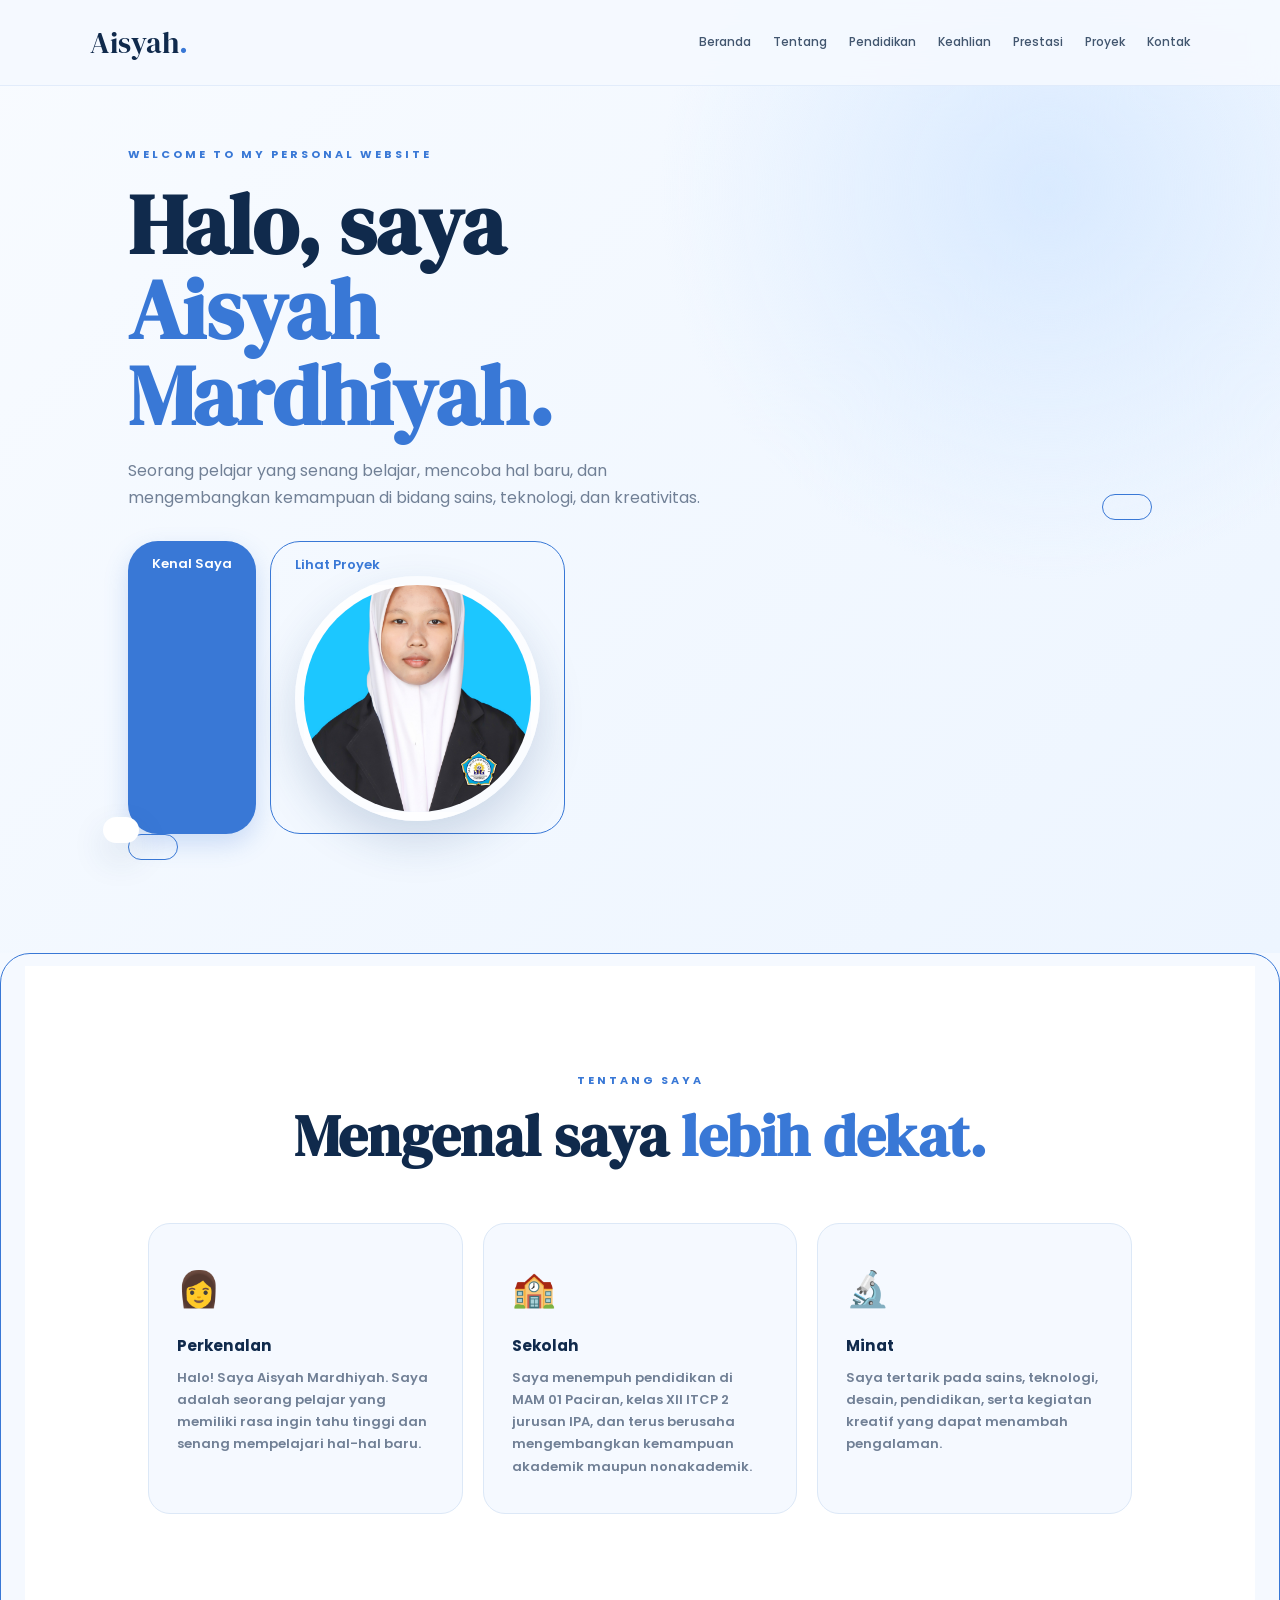
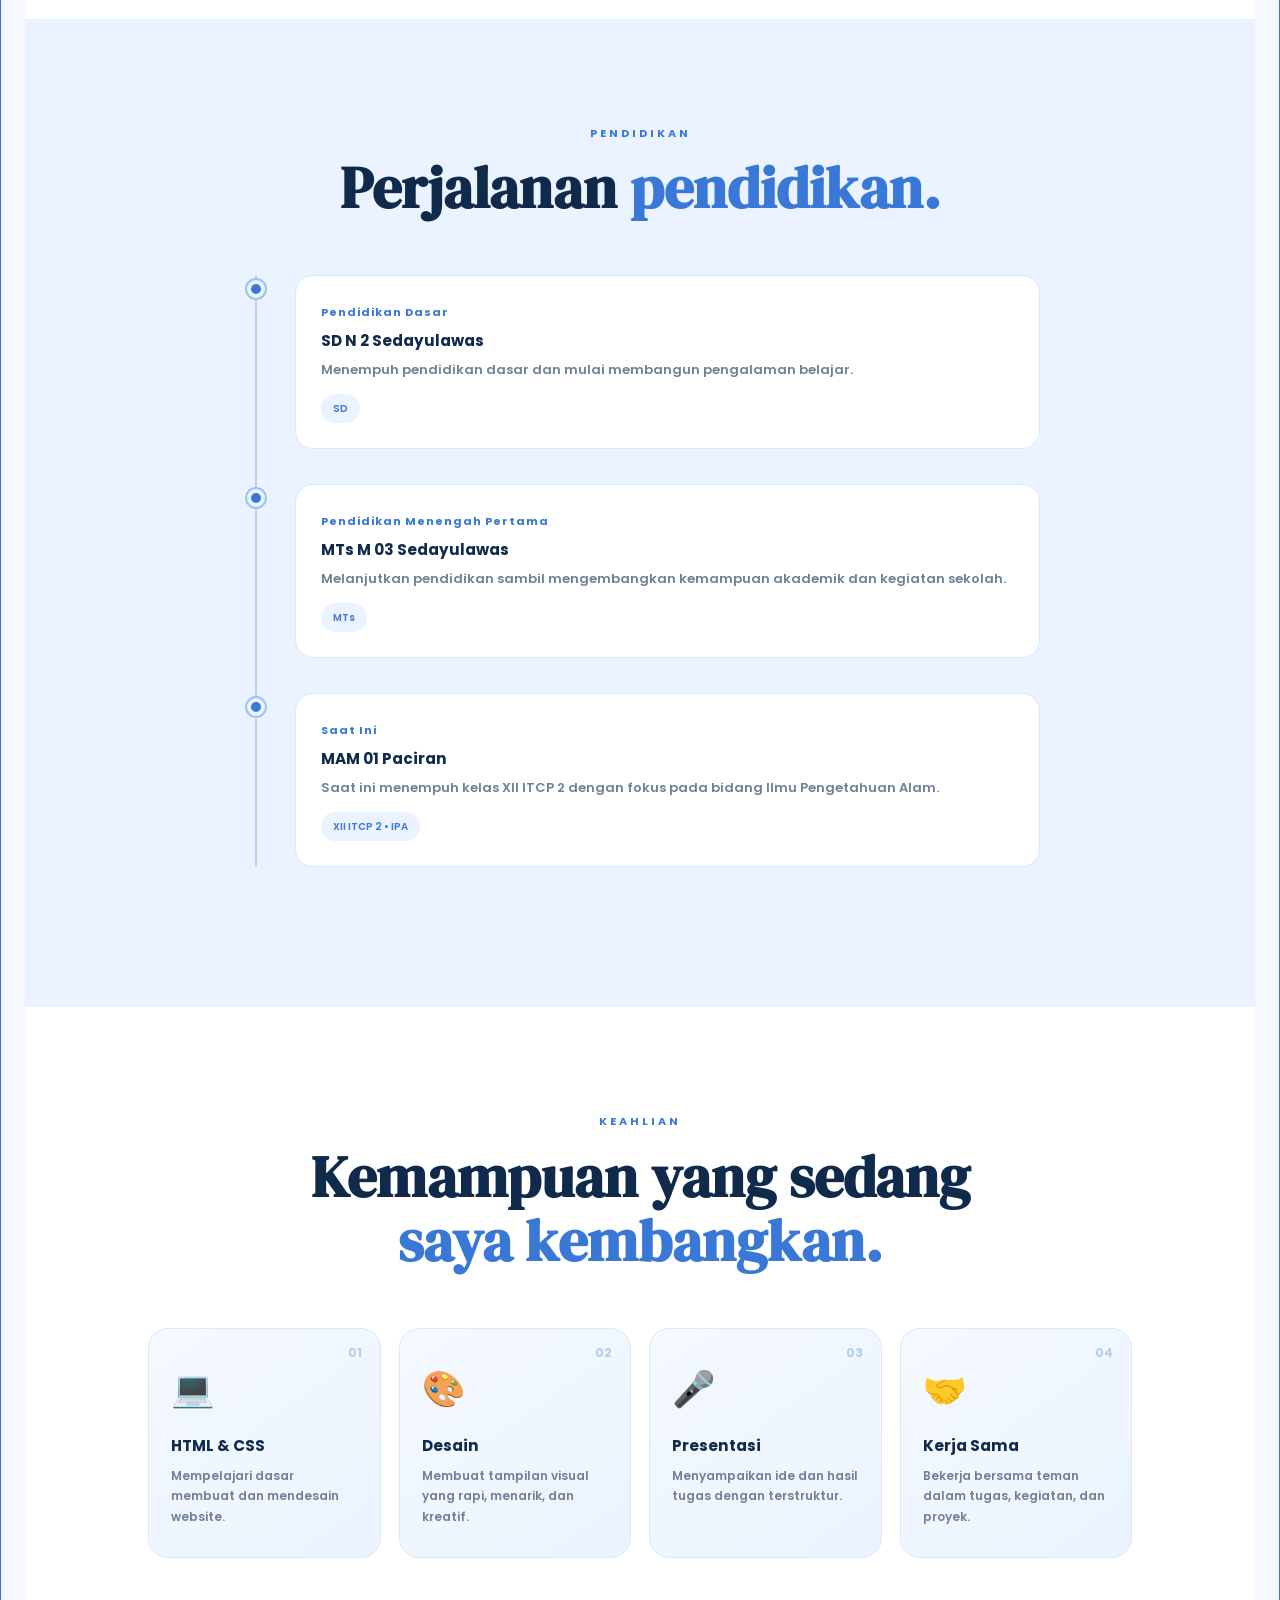
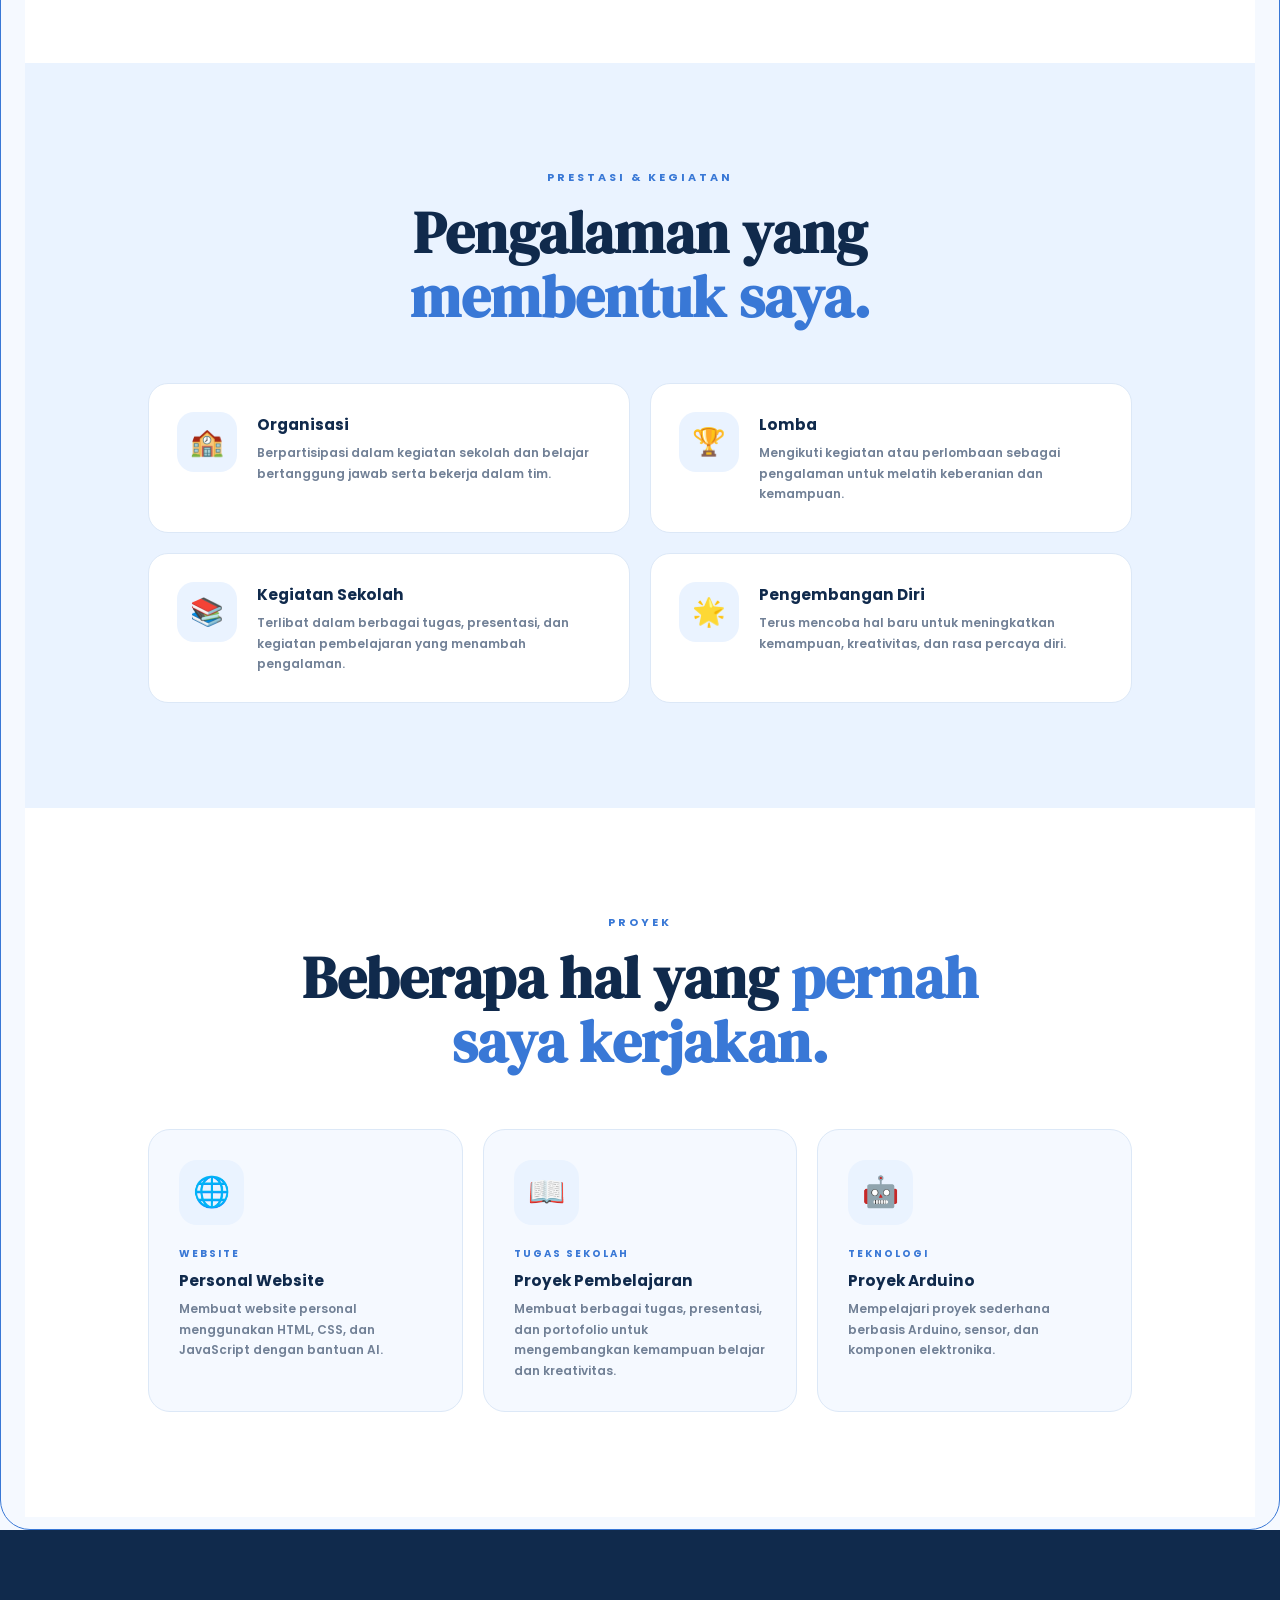
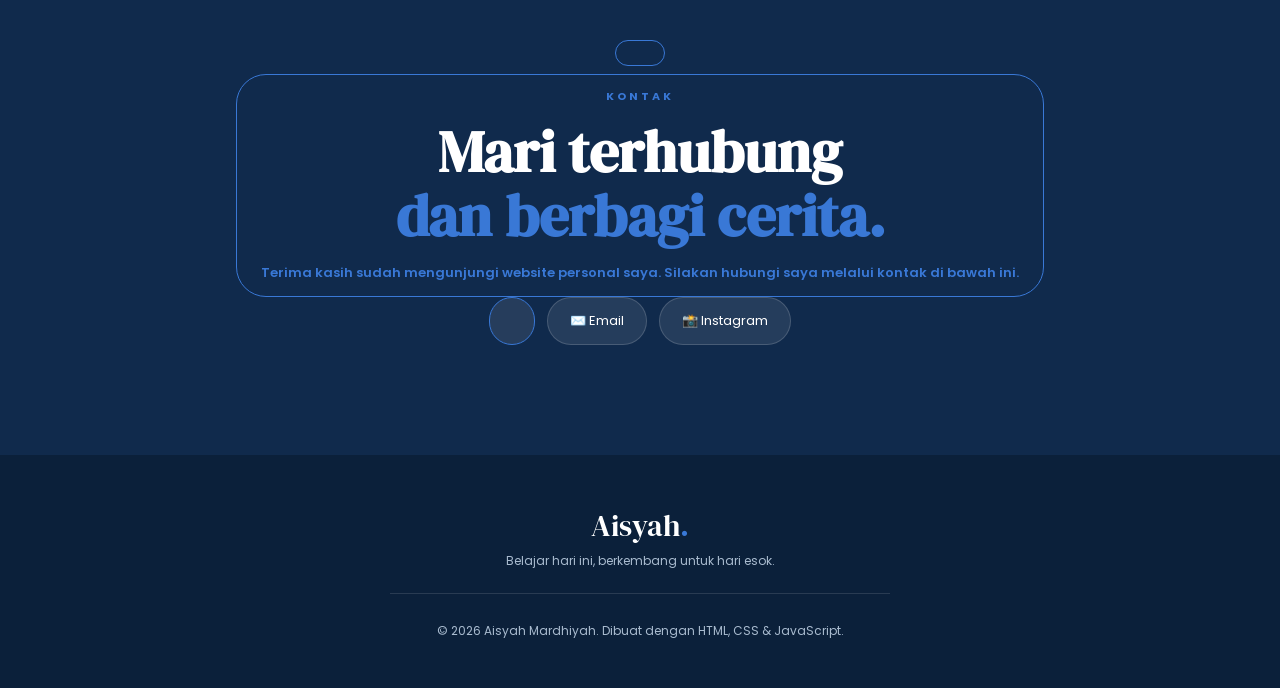
==== index.html @ d5f9fbba "Update index.html" ====
<!DOCTYPE html>
<html lang="id">
<head>
    <meta charset="UTF-8">
    <meta name="viewport" content="width=device-width, initial-scale=1.0">
    <meta name="description" content="Website personal Aisyah Mardhiyah">
    <title>Aisyah Mardhiyah | Personal Website</title>

    <link rel="preconnect" href="https://fonts.googleapis.com">
    <link rel="preconnect" href="https://fonts.gstatic.com" crossorigin>
    <link href="https://fonts.googleapis.com/css2?family=DM+Serif+Display&family=Poppins:wght@300;400;500;600;700&display=swap" rel="stylesheet">

    <link rel="stylesheet" href="style.css">
</head>
<body>

<header class="navbar">
    <a href="#home" class="logo">Aisyah<span>.</span></a>

    <nav id="navMenu">
        <a href="#home">Beranda</a>
        <a href="#about">Tentang</a>
        <a href="#education">Pendidikan</a>
        <a href="#skills">Keahlian</a>
        <a href="#achievements">Prestasi</a>
        <a href="#projects">Proyek</a>
        <a href="#contact">Kontak</a>
    </nav>

    <button class="menu-toggle" id="menuToggle" aria-label="Buka menu">☰</button>
</header>

<main>
    <!-- 1. BERANDA -->
    <section class="hero" id="home">
        <div class="hero-text reveal">
            <p class="eyebrow">WELCOME TO MY PERSONAL WEBSITE</p>
            <h1>Halo, saya<br><span>Aisyah Mardhiyah.</span></h1>
            <p class="hero-description">
                Seorang pelajar yang senang belajar, mencoba hal baru,
                dan mengembangkan kemampuan di bidang sains, teknologi, dan kreativitas.
            </p>

            <div class="hero-buttons">
                <a href="#about" class="btn primary">Kenal Saya
                <a href="#projects" class="btn secondary">Lihat Proyek
            
<div class="profile-photo">
    <img src="foto-profil.jpg" alt="Foto profil Aisyah Mardhiyah">
</div>
               <div class="profile-note">
               
                </div>
            </div>
        </div>
    </section>
    <!-- 2. TENTANG SAYA -->
    <section class="section about" id="about">
        <div class="section-heading reveal">
            <p class="eyebrow">TENTANG SAYA</p>
            <h2>Mengenal saya <span>lebih dekat.</span></h2>
        </div>

        <div class="about-grid">
            <div class="about-box reveal">
                <div class="about-icon">👩</div>
                <h3>Perkenalan</h3>
                <p>
                    Halo! Saya Aisyah Mardhiyah. Saya adalah seorang pelajar
                    yang memiliki rasa ingin tahu tinggi dan senang mempelajari
                    hal-hal baru.
                </p>
            </div>

            <div class="about-box reveal">
                <div class="about-icon">🏫</div>
                <h3>Sekolah</h3>
                <p>
                    Saya menempuh pendidikan di MAM 01 Paciran, kelas XII ITCP 2
                    jurusan IPA, dan terus berusaha mengembangkan kemampuan akademik
                    maupun nonakademik.
                </p>
            </div>

            <div class="about-box reveal">
                <div class="about-icon">🔬</div>
                <h3>Minat</h3>
                <p>
                    Saya tertarik pada sains, teknologi, desain, pendidikan,
                    serta kegiatan kreatif yang dapat menambah pengalaman.
                </p>
            </div>
        </div>
    </section>

    <!-- 3. PENDIDIKAN -->
    <section class="section education" id="education">
        <div class="section-heading reveal">
            <p class="eyebrow">PENDIDIKAN</p>
            <h2>Perjalanan <span>pendidikan.</span></h2>
        </div>

        <div class="timeline">
            <div class="timeline-item reveal">
                <div class="timeline-dot"></div>
                <div class="timeline-content">
                    <span class="timeline-year">Pendidikan Dasar</span>
                    <h3>SD N 2 Sedayulawas</h3>
                    <p>Menempuh pendidikan dasar dan mulai membangun pengalaman belajar.</p>
                    <div class="info-pill">SD</div>
                </div>
            </div>

            <div class="timeline-item reveal">
                <div class="timeline-dot"></div>
                <div class="timeline-content">
                    <span class="timeline-year">Pendidikan Menengah Pertama</span>
                    <h3>MTs M 03 Sedayulawas</h3>
                    <p>Melanjutkan pendidikan sambil mengembangkan kemampuan akademik dan kegiatan sekolah.</p>
                    <div class="info-pill">MTs</div>
                </div>
            </div>

            <div class="timeline-item reveal">
                <div class="timeline-dot"></div>
                <div class="timeline-content">
                    <span class="timeline-year">Saat Ini</span>
                    <h3>MAM 01 Paciran</h3>
                    <p>Saat ini menempuh kelas XII ITCP 2 dengan fokus pada bidang Ilmu Pengetahuan Alam.</p>
                    <div class="info-pill">XII ITCP 2 • IPA</div>
                </div>
            </div>
        </div>
    </section>

    <!-- 4. KEAHLIAN -->
    <section class="section skills" id="skills">
        <div class="section-heading reveal">
            <p class="eyebrow">KEAHLIAN</p>
            <h2>Kemampuan yang sedang <span>saya kembangkan.</span></h2>
        </div>

        <div class="skills-grid">
            <div class="skill-card reveal">
                <span class="skill-number">01</span>
                <div class="skill-icon">💻</div>
                <h3>HTML & CSS</h3>
                <p>Mempelajari dasar membuat dan mendesain website.</p>
            </div>

            <div class="skill-card reveal">
                <span class="skill-number">02</span>
                <div class="skill-icon">🎨</div>
                <h3>Desain</h3>
                <p>Membuat tampilan visual yang rapi, menarik, dan kreatif.</p>
            </div>

            <div class="skill-card reveal">
                <span class="skill-number">03</span>
                <div class="skill-icon">🎤</div>
                <h3>Presentasi</h3>
                <p>Menyampaikan ide dan hasil tugas dengan terstruktur.</p>
            </div>

            <div class="skill-card reveal">
                <span class="skill-number">04</span>
                <div class="skill-icon">🤝</div>
                <h3>Kerja Sama</h3>
                <p>Bekerja bersama teman dalam tugas, kegiatan, dan proyek.</p>
            </div>
        </div>
    </section>

    <!-- 5. PRESTASI & KEGIATAN -->
    <section class="section achievements" id="achievements">
        <div class="section-heading reveal">
            <p class="eyebrow">PRESTASI & KEGIATAN</p>
            <h2>Pengalaman yang <span>membentuk saya.</span></h2>
        </div>

        <div class="achievement-grid">
            <article class="achievement-card reveal">
                <div class="achievement-icon">🏫</div>
                <div>
                    <h3>Organisasi</h3>
                    <p>
                        Berpartisipasi dalam kegiatan sekolah dan belajar
                        bertanggung jawab serta bekerja dalam tim.
                    </p>
                </div>
            </article>

            <article class="achievement-card reveal">
                <div class="achievement-icon">🏆</div>
                <div>
                    <h3>Lomba</h3>
                    <p>
                        Mengikuti kegiatan atau perlombaan sebagai pengalaman
                        untuk melatih keberanian dan kemampuan.
                    </p>
                </div>
            </article>

            <article class="achievement-card reveal">
                <div class="achievement-icon">📚</div>
                <div>
                    <h3>Kegiatan Sekolah</h3>
                    <p>
                        Terlibat dalam berbagai tugas, presentasi, dan kegiatan
                        pembelajaran yang menambah pengalaman.
                    </p>
                </div>
            </article>

            <article class="achievement-card reveal">
                <div class="achievement-icon">🌟</div>
                <div>
                    <h3>Pengembangan Diri</h3>
                    <p>
                        Terus mencoba hal baru untuk meningkatkan kemampuan,
                        kreativitas, dan rasa percaya diri.
                    </p>
                </div>
            </article>
        </div>
    </section>

    <!-- 6. PROYEK -->
    <section class="section projects" id="projects">
        <div class="section-heading reveal">
            <p class="eyebrow">PROYEK</p>
            <h2>Beberapa hal yang <span>pernah saya kerjakan.</span></h2>
        </div>

        <div class="project-grid">
            <article class="project-card reveal">
                <div class="project-icon">🌐</div>
                <span class="project-tag">WEBSITE</span>
                <h3>Personal Website</h3>
                <p>
                    Membuat website personal menggunakan HTML, CSS, dan
                    JavaScript dengan bantuan AI.
                </p>
            </article>

            <article class="project-card reveal">
                <div class="project-icon">📖</div>
                <span class="project-tag">TUGAS SEKOLAH</span>
                <h3>Proyek Pembelajaran</h3>
                <p>
                    Membuat berbagai tugas, presentasi, dan portofolio
                    untuk mengembangkan kemampuan belajar dan kreativitas.
                </p>
            </article>

            <article class="project-card reveal">
                <div class="project-icon">🤖</div>
                <span class="project-tag">TEKNOLOGI</span>
                <h3>Proyek Arduino</h3>
                <p>
                    Mempelajari proyek sederhana berbasis Arduino,
                    sensor, dan komponen elektronika.
                </p>
            </article>
        </div>
    </section>

    <!-- 7. KONTAK -->
    <section class="contact" id="contact">
        <div class="contact-inner reveal">
            <p class="eyebrow">KONTAK</p>
            <h2>Mari terhubung<br><span>dan berbagi cerita.</span></h2>
            <p>
                Terima kasih sudah mengunjungi website personal saya.
                Silakan hubungi saya melalui kontak di bawah ini.
            </p>

            <div class="contact-links">
                <a href="mailto:aisyahmardhiyah0502@email.com">✉️ Email</a>
                <a href="https://www.instagram.com/syh_mrdhyh/" target="_blank" rel="noopener noreferrer">📸 Instagram</a>
            </div>
        </div>
    </section>
</main>

<footer>
    <div class="footer-logo">Aisyah<span>.</span></div>
    <p>Belajar hari ini, berkembang untuk hari esok.</p>
    <div class="footer-line"></div>
    <small>© <span id="year"></span> Aisyah Mardhiyah. Dibuat dengan HTML, CSS & JavaScript.</small>
</footer>

<script src="script.js"></script>
</body>
</html>
---- style.css ----
* {
    margin: 0;
    padding: 0;
    box-sizing: border-box;
    scroll-behavior: smooth;
}

:root {
    --blue: #3978d6;
    --dark-blue: #173a70;
    --navy: #102a4c;
    --sky: #eaf3ff;
    --soft-blue: #f5f9ff;
    --white: #ffffff;
    --text: #26364a;
    --muted: #718096;
    --line: #dce8f7;
}

body {
    font-family: "Poppins", sans-serif;
    background: var(--soft-blue);
    color: var(--text);
    line-height: 1.7;
}

a {
    text-decoration: none;
    color: inherit;
}

section {
    scroll-margin-top: 85px;
}

/* NAVBAR */
.navbar {
    position: fixed;
    top: 0;
    left: 0;
    z-index: 1000;
    width: 100%;
    padding: 17px 7%;
    display: flex;
    align-items: center;
    justify-content: space-between;
    background: rgba(245, 249, 255, 0.93);
    backdrop-filter: blur(14px);
    border-bottom: 1px solid rgba(57, 120, 214, 0.1);
}

.logo,
.footer-logo {
    font-family: "DM Serif Display", serif;
    font-size: 30px;
    color: var(--navy);
}

.logo span,
.footer-logo span {
    color: var(--blue);
}

.navbar nav {
    display: flex;
    gap: 22px;
}

.navbar nav a {
    font-size: 12px;
    font-weight: 500;
    color: #42566f;
    transition: .3s;
}

.navbar nav a:hover {
    color: var(--blue);
}

.menu-toggle {
    display: none;
    border: 0;
    background: transparent;
    font-size: 25px;
    cursor: pointer;
    color: var(--navy);
}

/* HERO */
.hero {
    min-height: 100vh;
    padding: 145px 10% 85px;
    display: flex;
    align-items: center;
    justify-content: space-between;
    gap: 60px;
    background:
        radial-gradient(circle at 82% 20%, #d9eaff 0, transparent 30%),
        linear-gradient(135deg, #f8fbff, #edf5ff);
}

.hero-text {
    max-width: 650px;
}

.eyebrow {
    color: var(--blue);
    font-size: 11px;
    font-weight: 700;
    letter-spacing: 3px;
}

.hero h1 {
    margin: 18px 0;
    font-family: "DM Serif Display", serif;
    font-size: clamp(52px, 7vw, 84px);
    line-height: 1.02;
    color: var(--navy);
}

.hero h1 span,
.section-heading h2 span,
.contact h2 span {
    color: var(--blue);
}

.hero-description {
    max-width: 600px;
    color: var(--muted);
    margin-bottom: 30px;
}

.hero-buttons {
    display: flex;
    gap: 14px;
    flex-wrap: wrap;
}

.btn {
    display: inline-block;
    padding: 12px 24px;
    border-radius: 30px;
    font-size: 13px;
    font-weight: 600;
    transition: .3s;
}

.btn.primary {
    background: var(--blue);
    color: white;
    box-shadow: 0 10px 25px rgba(57, 120, 214, .22);
}

.btn.primary:hover {
    background: var(--dark-blue);
    transform: translateY(-3px);
}

.btn.secondary {
    border: 1px solid var(--blue);
    color: var(--blue);
}

.btn.secondary:hover {
    background: var(--blue);
    color: white;
}

/* FOTO PROFIL */
.profile-wrap {
    position: relative;
    width: 350px;
    height: 350px;
    display: flex;
    align-items: center;
    justify-content: center;
    border-radius: 45% 55% 55% 45%;
    background: linear-gradient(145deg, #cfe3ff, #8db9ef);
    box-shadow: 0 30px 60px rgba(39, 88, 151, .16);
}

.profile-photo {
    width: 245px;
    height: 245px;
    overflow: hidden;
    border-radius: 50%;
    background: linear-gradient(145deg, #ffffff, #e7f1ff);
    border: 9px solid rgba(255,255,255,.75);
    box-shadow: 0 20px 45px rgba(31, 70, 120, .18);
}

.profile-photo img {
    width: 100%;
    height: 100%;
    object-fit: cover;
}

.profile-initial {
    width: 100%;
    height: 100%;
    align-items: center;
    justify-content: center;
    color: var(--blue);
    font-family: "DM Serif Display", serif;
    font-size: 110px;
}

.profile-note {
    position: absolute;
    left: -25px;
    bottom: 25px;
    display: flex;
    align-items: center;
    gap: 12px;
    padding: 13px 18px;
    background: white;
    border-radius: 15px;
    box-shadow: 0 15px 35px rgba(34, 70, 112, .14);
}

.profile-note span {
    font-size: 25px;
}

.profile-note strong,
.profile-note small {
    display: block;
}

.profile-note strong {
    font-size: 12px;
}

.profile-note small {
    color: var(--muted);
    font-size: 10px;
}

/* SECTION */
.section {
    padding: 105px 10%;
}

.section-heading {
    max-width: 750px;
    margin: 0 auto 55px;
    text-align: center;
}

.section-heading h2,
.contact h2 {
    margin: 14px 0;
    font-family: "DM Serif Display", serif;
    font-size: clamp(40px, 5vw, 58px);
    line-height: 1.1;
    color: var(--navy);
}

/* ABOUT */
.about {
    background: white;
}

.about-grid {
    display: grid;
    grid-template-columns: repeat(3, 1fr);
    gap: 20px;
}

.about-box {
    padding: 35px 28px;
    border: 1px solid var(--line);
    border-radius: 22px;
    background: var(--soft-blue);
    transition: .3s;
}

.about-box:hover {
    transform: translateY(-7px);
    box-shadow: 0 18px 40px rgba(44,90,145,.1);
}

.about-icon {
    font-size: 35px;
    margin-bottom: 15px;
}

.about-box h3 {
    color: var(--navy);
    margin-bottom: 8px;
}

.about-box p {
    color: var(--muted);
    font-size: 13px;
}

/* EDUCATION */
.education,
.achievements {
    background: var(--sky);
}

.timeline {
    max-width: 800px;
    margin: auto;
    position: relative;
}

.timeline::before {
    content: "";
    position: absolute;
    left: 15px;
    top: 0;
    bottom: 0;
    width: 2px;
    background: #bcd5f4;
}

.timeline-item {
    position: relative;
    padding-left: 55px;
    margin-bottom: 35px;
}

.timeline-dot {
    position: absolute;
    left: 7px;
    top: 5px;
    width: 18px;
    height: 18px;
    border-radius: 50%;
    background: var(--blue);
    border: 4px solid var(--sky);
    box-shadow: 0 0 0 2px #9fc3ed;
}

.timeline-content {
    padding: 25px;
    border-radius: 18px;
    background: white;
    border: 1px solid var(--line);
}

.timeline-year {
    color: var(--blue);
    font-size: 11px;
    font-weight: 700;
    letter-spacing: 1px;
}

.timeline-content h3 {
    color: var(--navy);
    margin: 5px 0;
}

.timeline-content p {
    color: var(--muted);
    font-size: 13px;
}

.info-pill {
    display: inline-block;
    margin-top: 13px;
    padding: 6px 12px;
    border-radius: 20px;
    background: var(--sky);
    color: var(--blue);
    font-size: 10px;
    font-weight: 600;
}

/* SKILLS */
.skills {
    background: white;
}

.skills-grid {
    display: grid;
    grid-template-columns: repeat(4, 1fr);
    gap: 18px;
}

.skill-card {
    position: relative;
    overflow: hidden;
    padding: 30px 22px;
    border-radius: 20px;
    background: linear-gradient(145deg, #f5f9ff, #eaf3ff);
    border: 1px solid var(--line);
    transition: .3s;
}

.skill-card:hover {
    transform: translateY(-7px);
}

.skill-number {
    position: absolute;
    top: 14px;
    right: 18px;
    color: #b5cee9;
    font-weight: 700;
    font-size: 12px;
}

.skill-icon {
    font-size: 35px;
    margin-bottom: 15px;
}

.skill-card h3 {
    color: var(--navy);
    margin-bottom: 7px;
}

.skill-card p {
    color: var(--muted);
    font-size: 12px;
}

/* PRESTASI */
.achievement-grid {
    display: grid;
    grid-template-columns: repeat(2, 1fr);
    gap: 20px;
}

.achievement-card {
    display: flex;
    gap: 20px;
    align-items: flex-start;
    padding: 28px;
    background: white;
    border: 1px solid var(--line);
    border-radius: 20px;
    transition: .3s;
}

.achievement-card:hover {
    transform: translateY(-6px);
    box-shadow: 0 18px 40px rgba(44,90,145,.1);
}

.achievement-icon {
    min-width: 60px;
    height: 60px;
    display: flex;
    align-items: center;
    justify-content: center;
    border-radius: 17px;
    background: var(--sky);
    font-size: 27px;
}

.achievement-card h3 {
    color: var(--navy);
    margin-bottom: 5px;
}

.achievement-card p {
    color: var(--muted);
    font-size: 12px;
}

/* PROJECTS */
.projects {
    background: white;
}

.project-grid {
    display: grid;
    grid-template-columns: repeat(3, 1fr);
    gap: 20px;
}

.project-card {
    padding: 30px;
    border-radius: 22px;
    background: var(--soft-blue);
    border: 1px solid var(--line);
    transition: .3s;
}

.project-card:hover {
    transform: translateY(-7px);
    box-shadow: 0 18px 40px rgba(44,90,145,.1);
}

.project-icon {
    width: 65px;
    height: 65px;
    display: flex;
    align-items: center;
    justify-content: center;
    border-radius: 18px;
    background: var(--sky);
    font-size: 30px;
}

.project-tag {
    display: block;
    margin-top: 20px;
    color: var(--blue);
    font-size: 10px;
    font-weight: 700;
    letter-spacing: 2px;
}

.project-card h3 {
    margin: 6px 0;
    color: var(--navy);
}

.project-card p {
    color: var(--muted);
    font-size: 12px;
}

/* CONTACT */
.contact {
    padding: 110px 10%;
    text-align: center;
    background: var(--navy);
    color: white;
}

.contact h2 {
    color: white;
}

.contact-inner > p:not(.eyebrow) {
    color: #bdcee1;
    max-width: 550px;
    margin: 0 auto 30px;
}

.contact-links {
    display: flex;
    justify-content: center;
    gap: 12px;
    flex-wrap: wrap;
}

.contact-links a {
    padding: 12px 22px;
    border-radius: 30px;
    background: rgba(255,255,255,.09);
    border: 1px solid rgba(255,255,255,.16);
    font-size: 13px;
    transition: .3s;
}

.contact-links a:hover {
    background: var(--blue);
    transform: translateY(-3px);
}

/* FOOTER */
footer {
    padding: 45px 10%;
    text-align: center;
    background: #0b203a;
    color: white;
}

.footer-logo {
    color: white;
}

footer p,
footer small {
    color: #a9bbcf;
    font-size: 12px;
}

.footer-line {
    width: min(500px, 100%);
    height: 1px;
    margin: 22px auto;
    background: rgba(255,255,255,.12);
}

/* ANIMASI */
.reveal {
    opacity: 0;
    transform: translateY(25px);
    transition: opacity .8s ease, transform .8s ease;
}

.reveal.active {
    opacity: 1;
    transform: translateY(0);
}

/* RESPONSIVE */
@media (max-width: 1050px) {
    .navbar nav {
        gap: 12px;
    }

    .hero {
        padding-left: 7%;
        padding-right: 7%;
    }
}

@media (max-width: 900px) {
    .navbar nav {
        position: absolute;
        top: 70px;
        left: 0;
        width: 100%;
        display: none;
        flex-direction: column;
        gap: 0;
        padding: 10px 8%;
        background: var(--soft-blue);
        border-bottom: 1px solid var(--line);
    }

    .navbar nav.active {
        display: flex;
    }

    .navbar nav a {
        padding: 11px 0;
        border-bottom: 1px solid var(--line);
    }

    .menu-toggle {
        display: block;
    }

    .hero {
        flex-direction: column;
        text-align: center;
        padding-top: 130px;
    }

    .hero-description {
        margin-left: auto;
        margin-right: auto;
    }

    .hero-buttons {
        justify-content: center;
    }

    .about-grid,
    .achievement-grid,
    .project-grid {
        grid-template-columns: 1fr;
    }

    .skills-grid {
        grid-template-columns: repeat(2, 1fr);
    }
}

@media (max-width: 600px) {
    .navbar {
        padding: 15px 6%;
    }

    .hero,
    .section,
    .contact {
        padding-left: 6%;
        padding-right: 6%;
    }

    .hero h1 {
        font-size: 47px;
    }

    .profile-wrap {
        width: 280px;
        height: 280px;
    }

    .profile-photo {
        width: 195px;
        height: 195px;
    }

    .profile-initial {
        font-size: 85px;
    }

    .profile-note {
        left: -5px;
    }

    .skills-grid {
        grid-template-columns: 1fr;
    }

    .timeline-item {
        padding-left: 45px;
    }
}
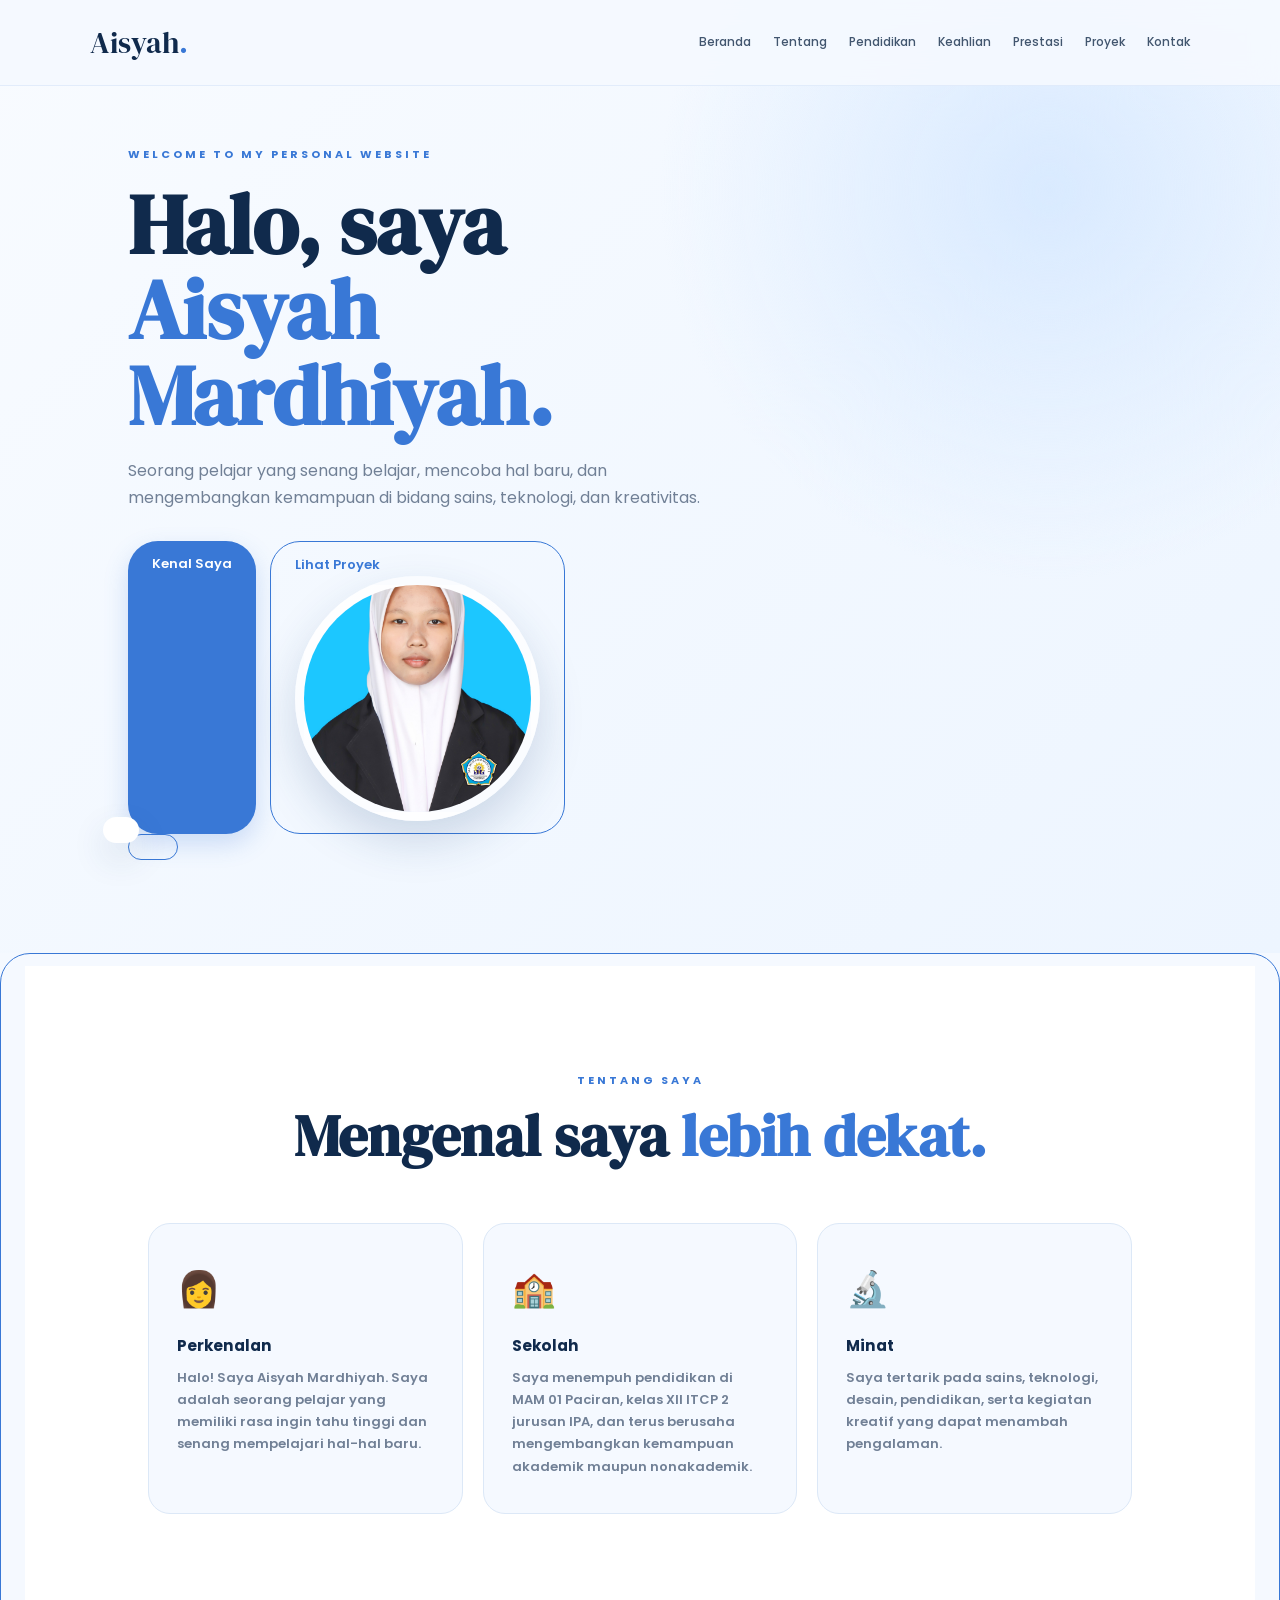
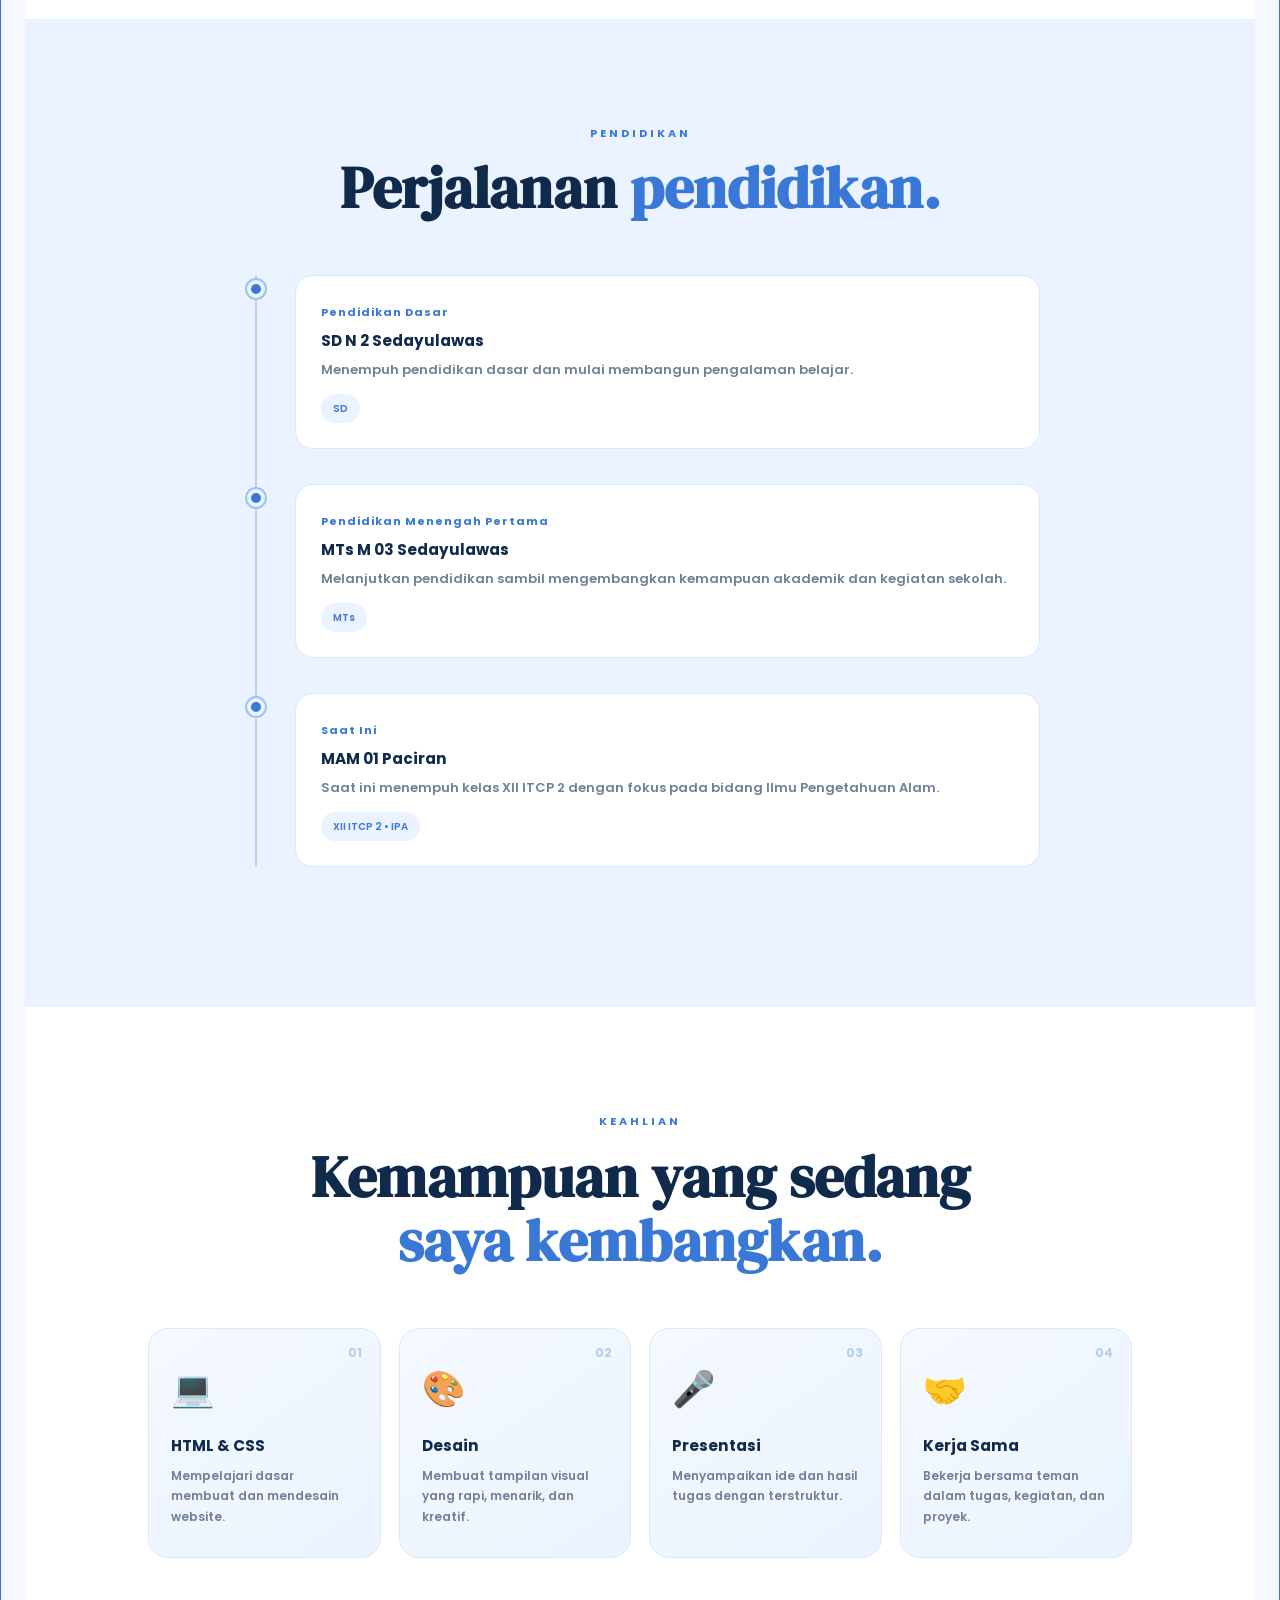
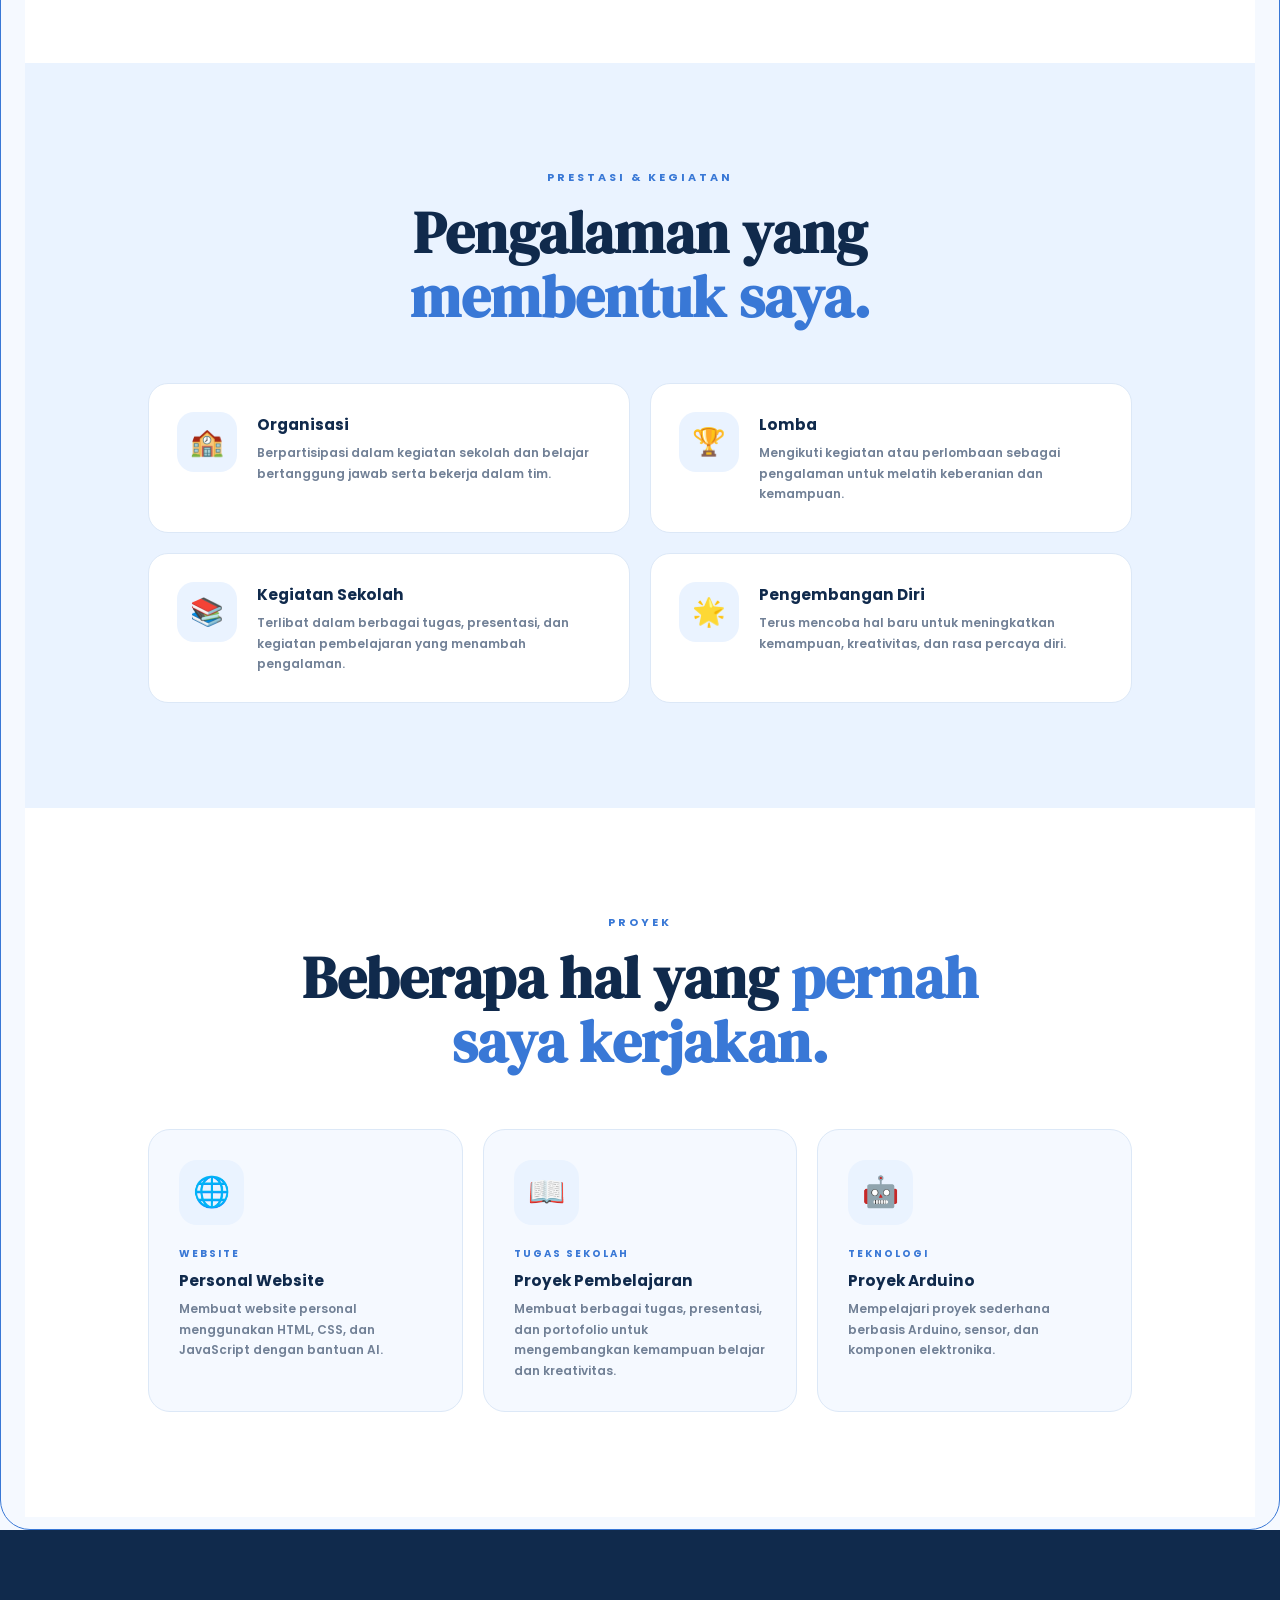
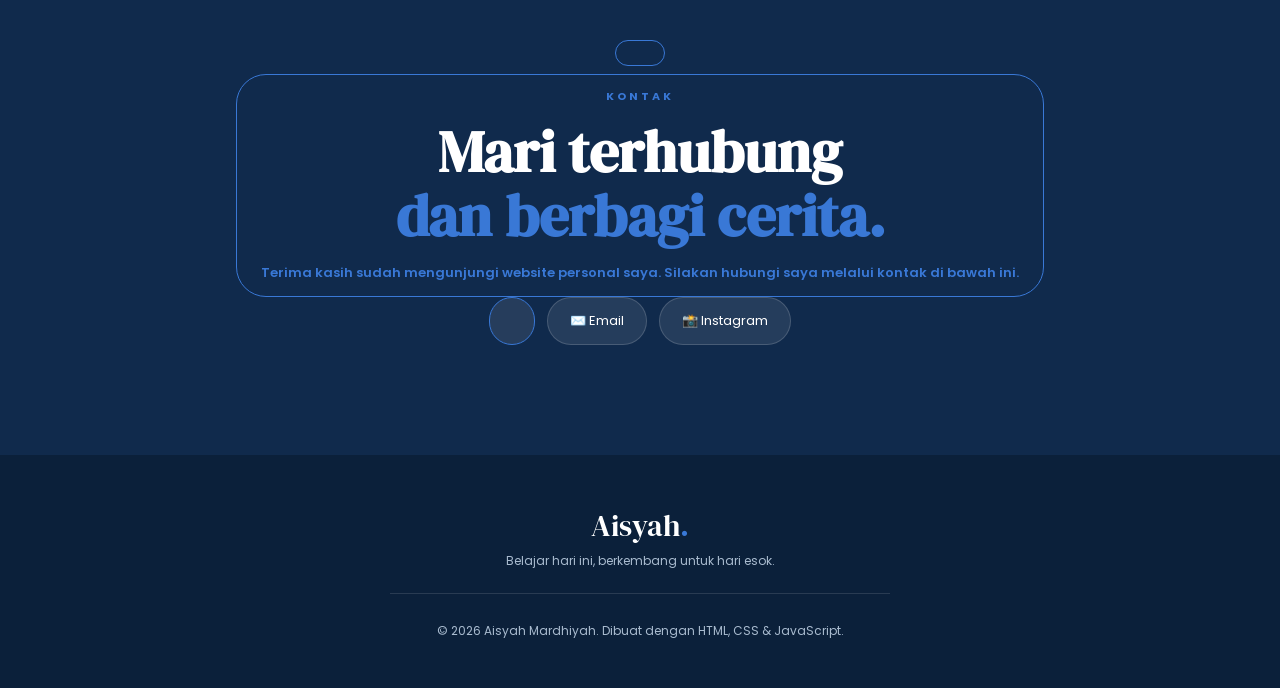
==== commit 0354c3d7: "Update index.html" ====
--- a/index.html
+++ b/index.html
@@ -44,6 +44,8 @@
             <div class="hero-buttons">
                 <a href="#about" class="btn primary">Kenal Saya
                 <a href="#projects" class="btn secondary">Lihat Proyek
+             <div>       
+                 
             
 <div class="profile-photo">
     <img src="foto-profil.jpg" alt="Foto profil Aisyah Mardhiyah">
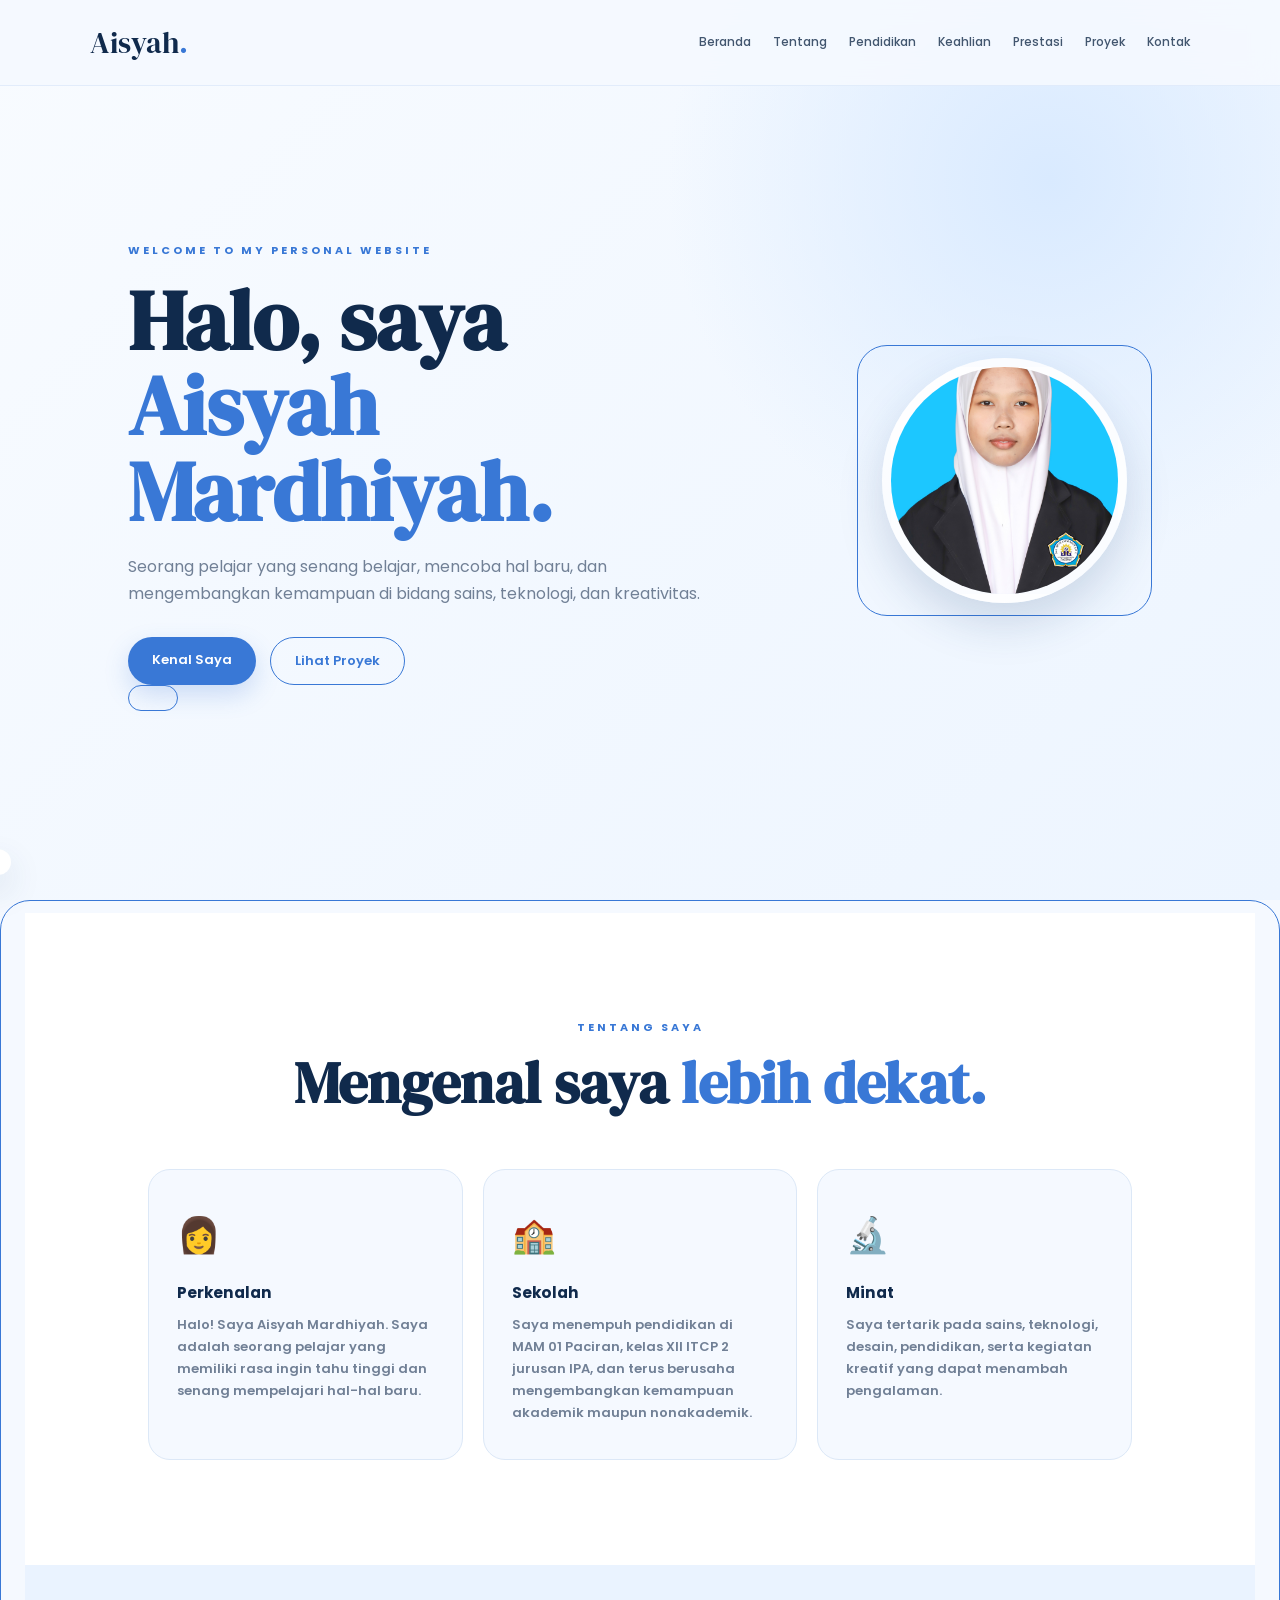
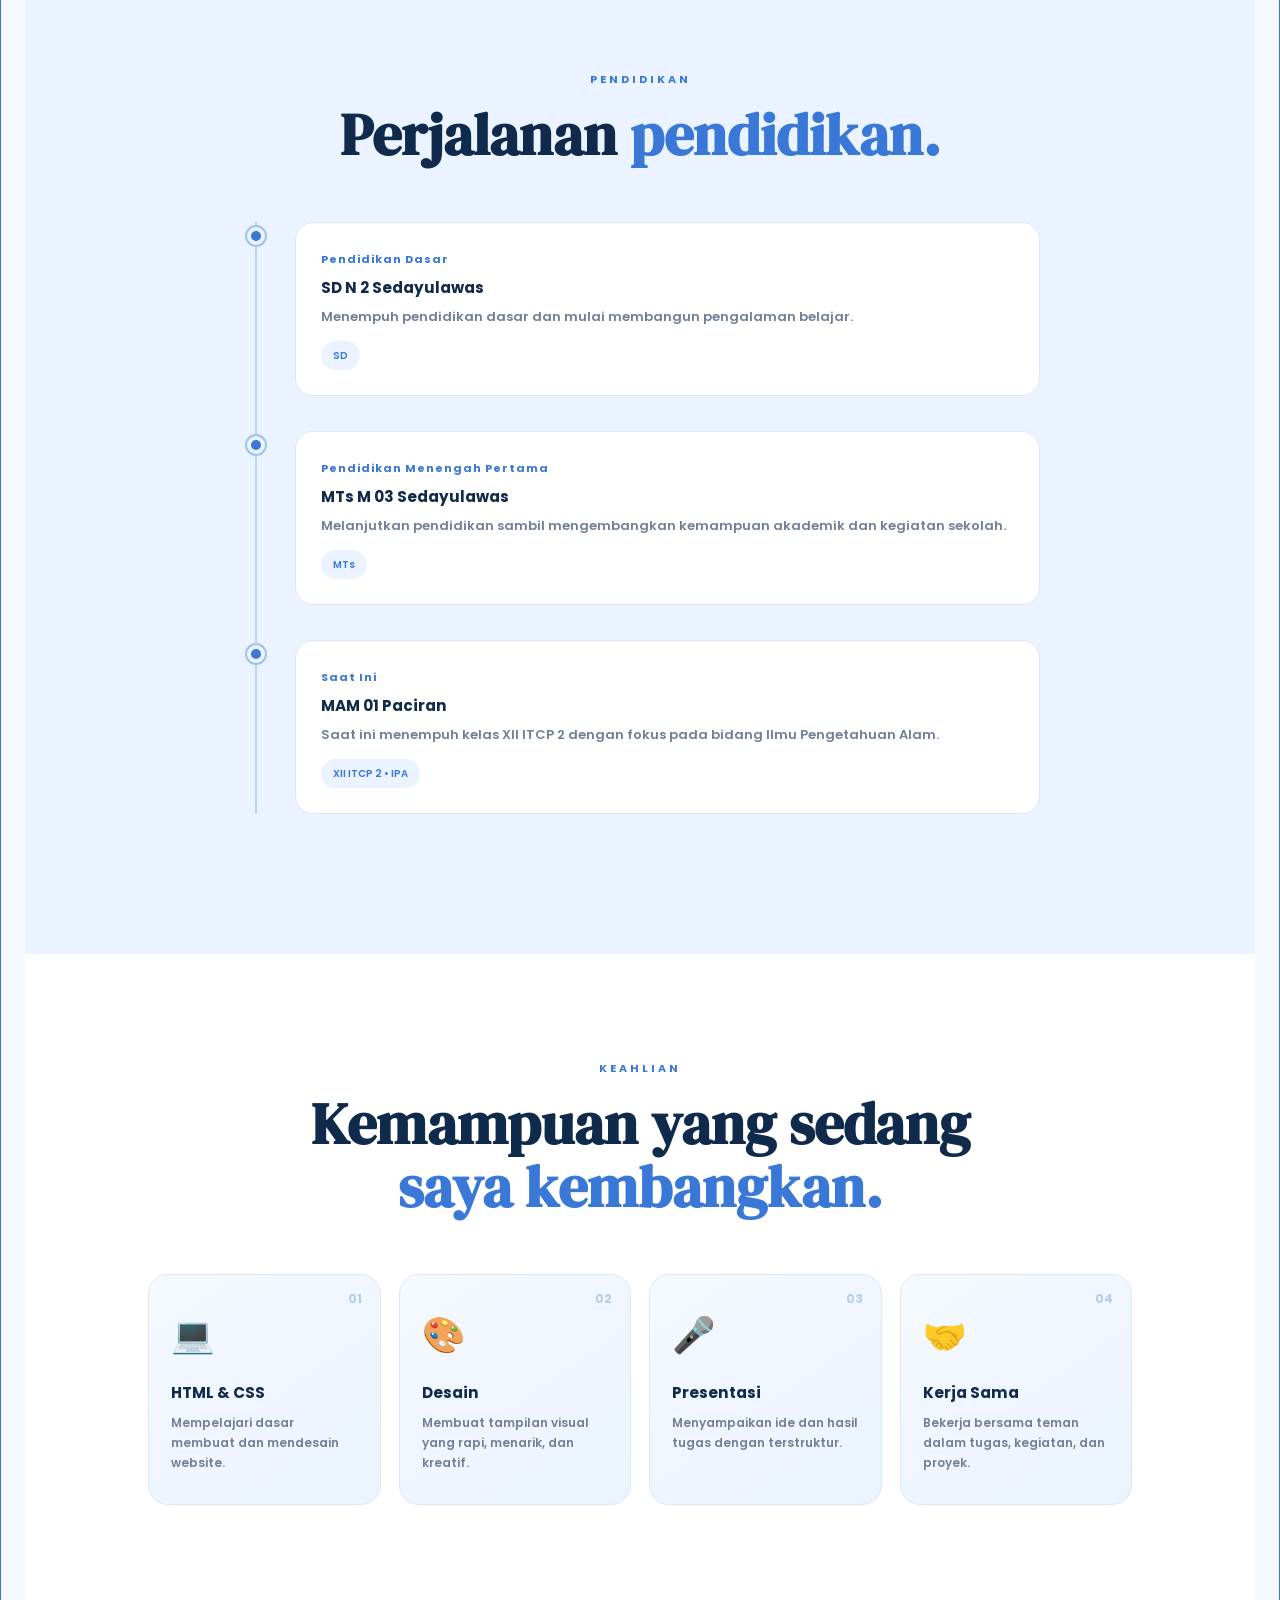
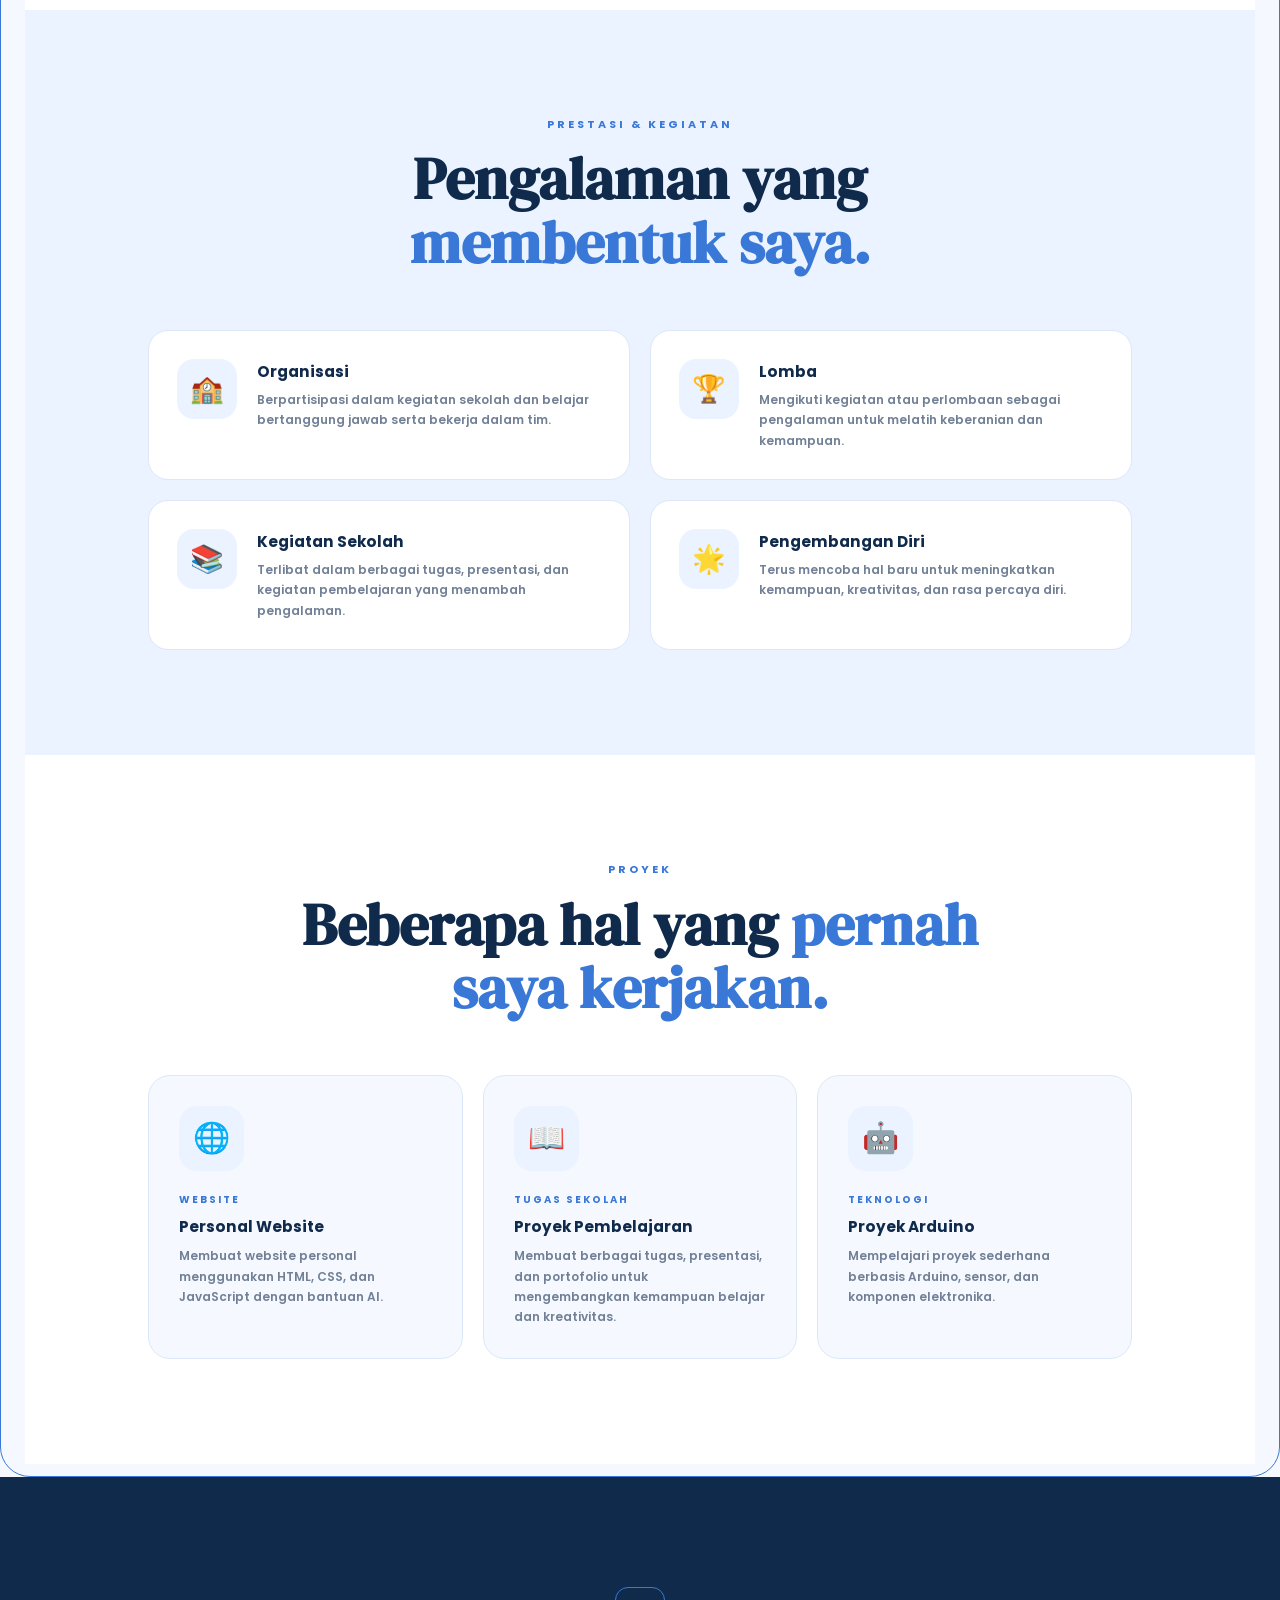
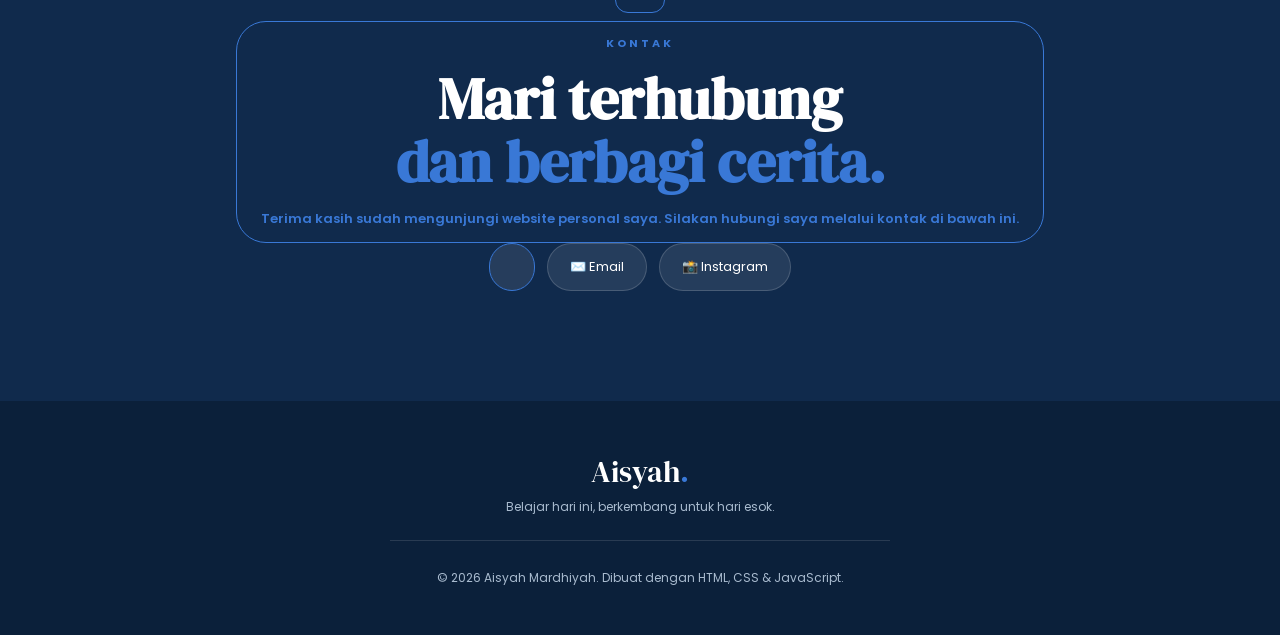
==== commit 7f5b13e5: "Update index.html" ====
--- a/index.html
+++ b/index.html
@@ -44,7 +44,9 @@
             <div class="hero-buttons">
                 <a href="#about" class="btn primary">Kenal Saya
                 <a href="#projects" class="btn secondary">Lihat Proyek
-             <div>       
+            </div>
+        </div>
+                 
                  
             
 <div class="profile-photo">
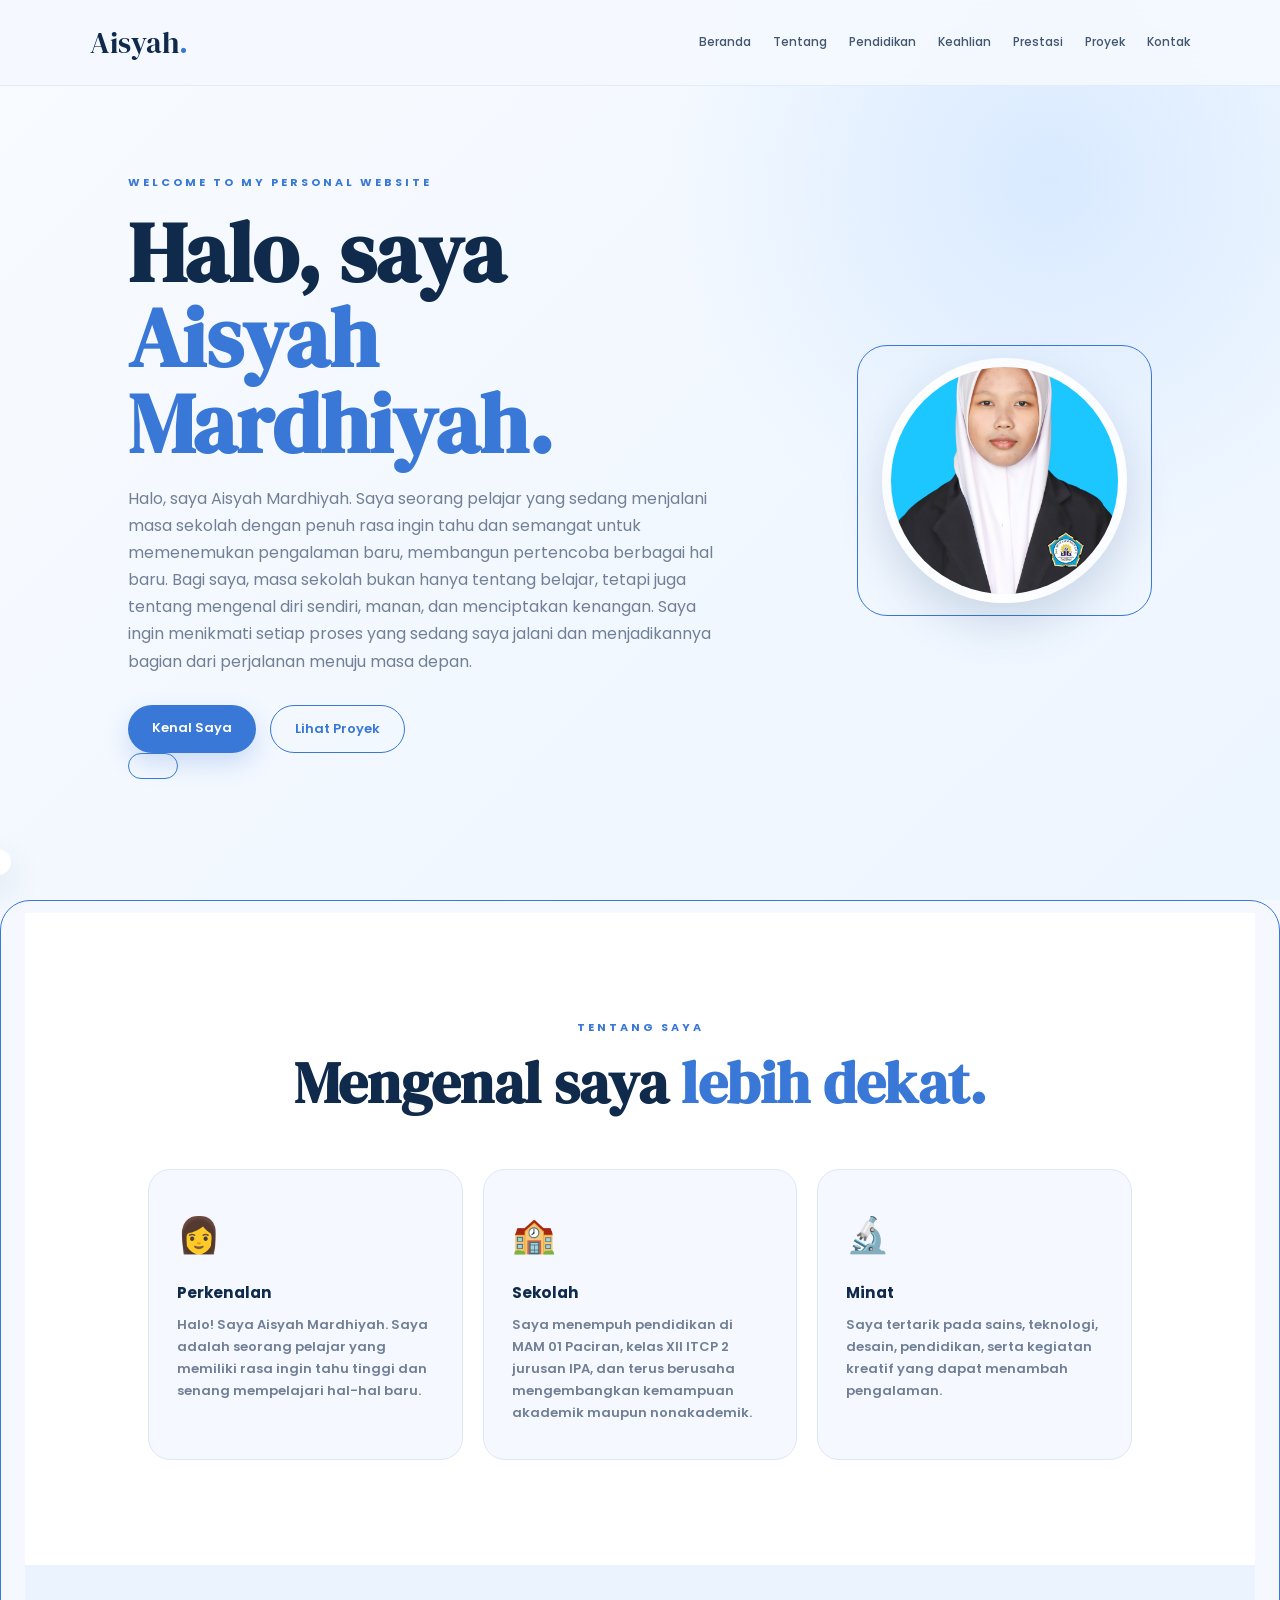
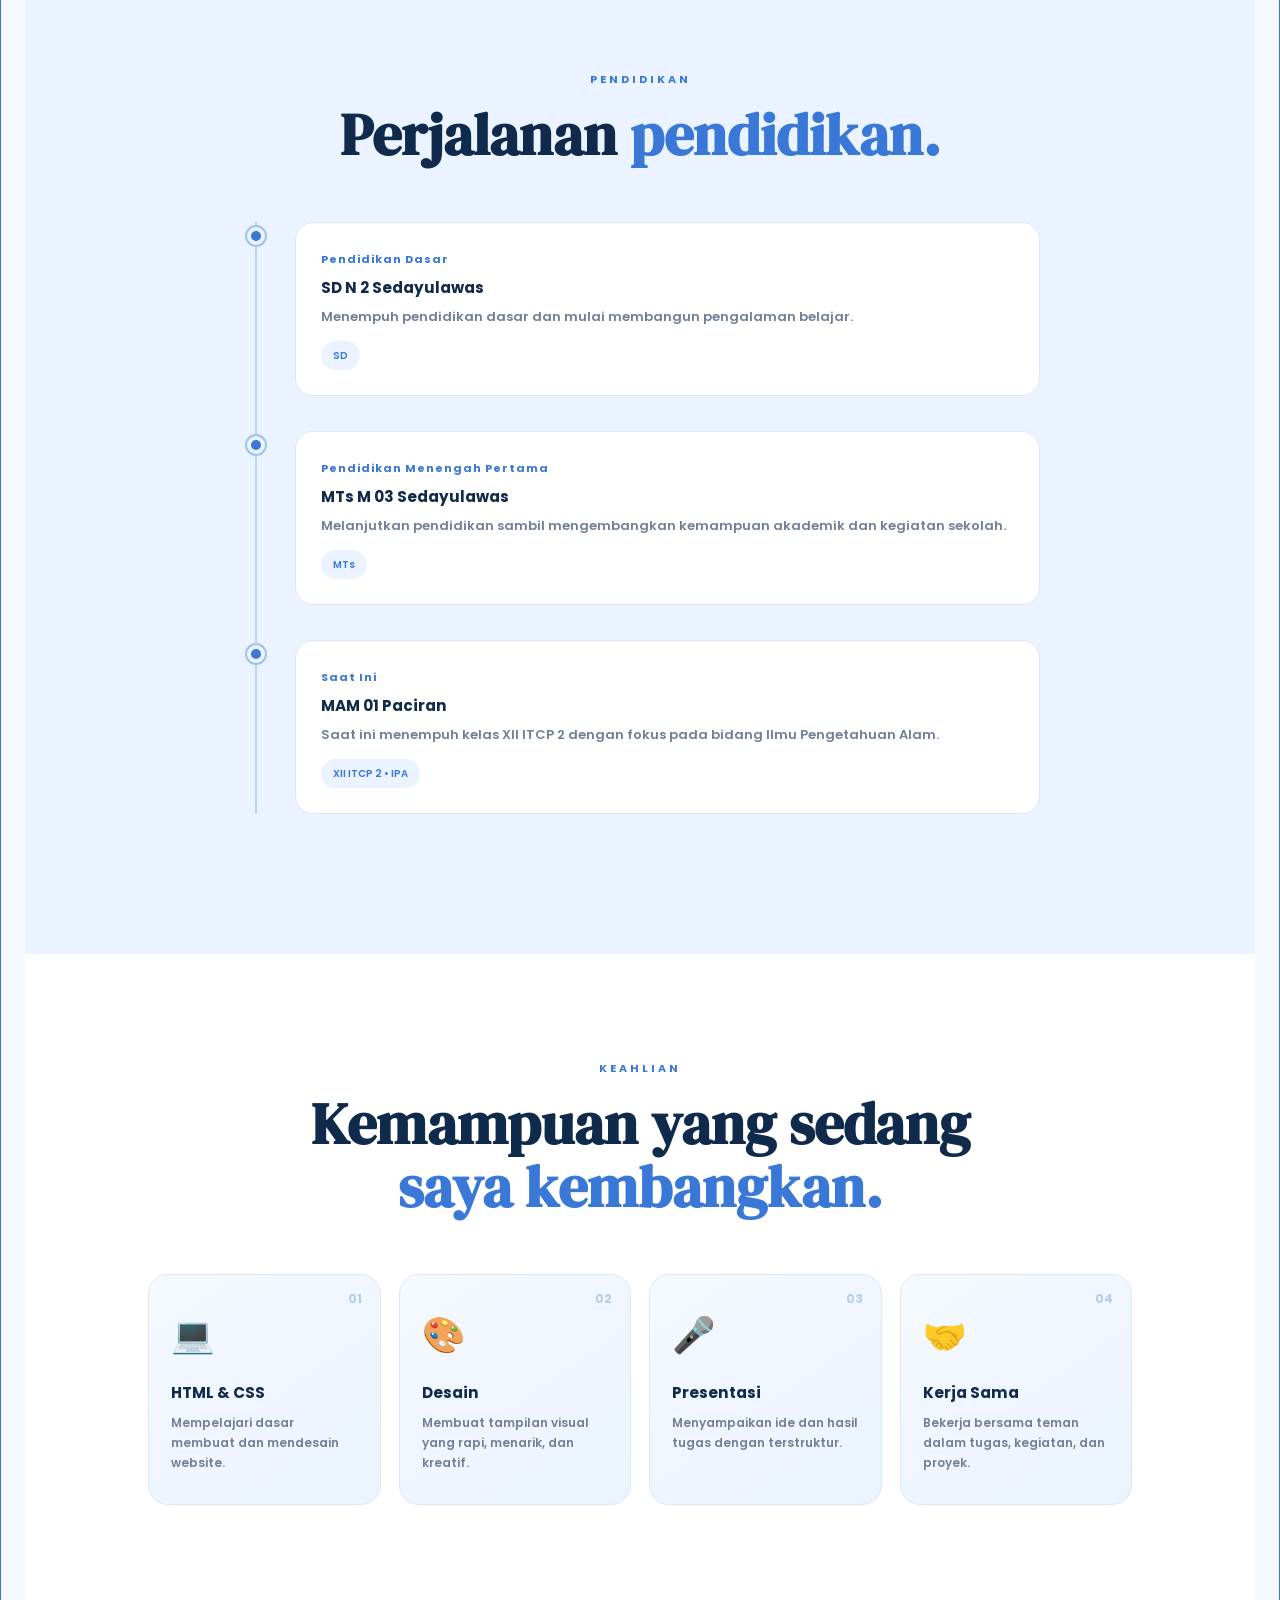
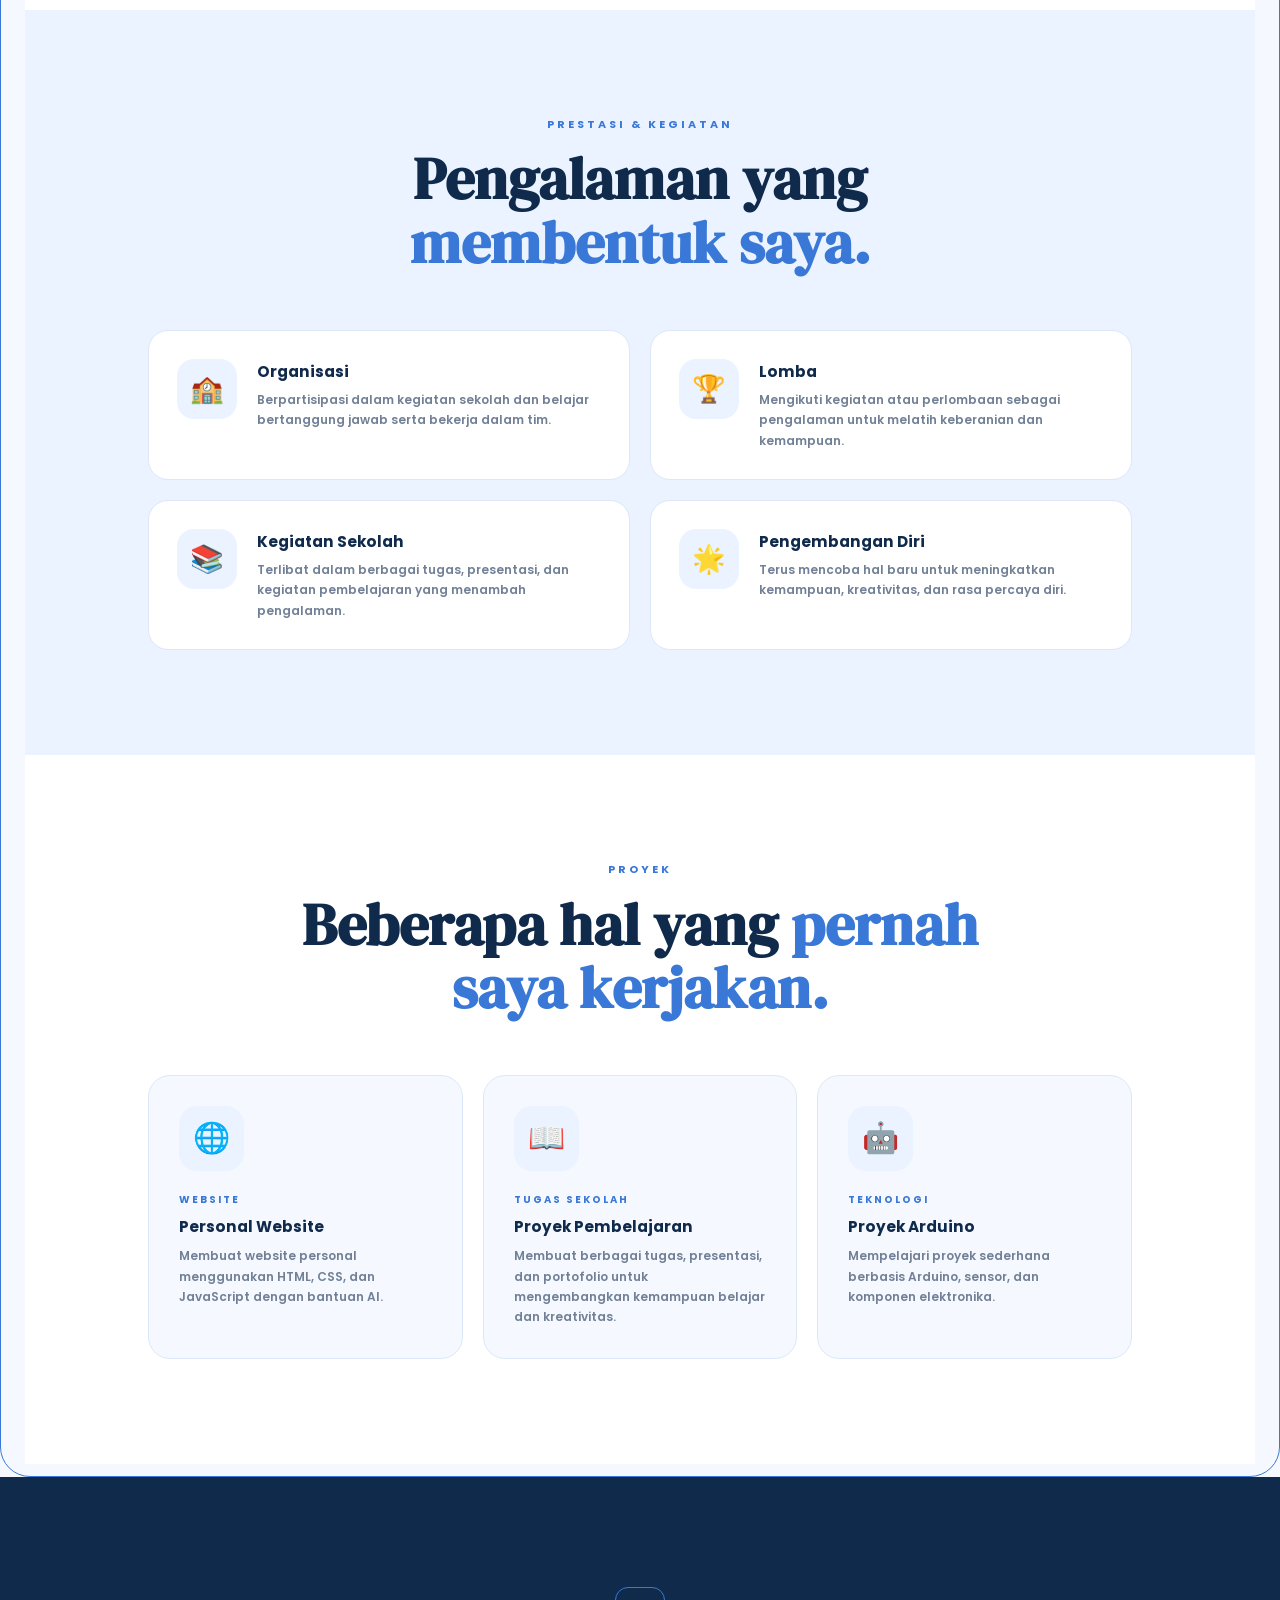
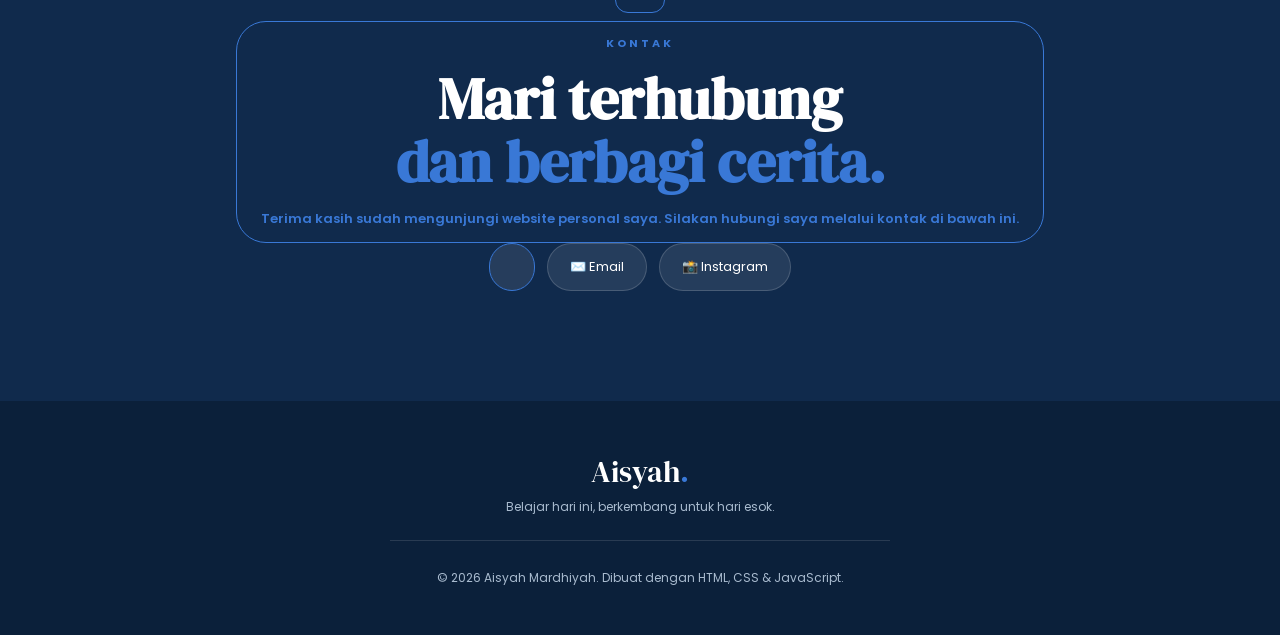
==== commit e2e591ab: "Update index.html" ====
--- a/index.html
+++ b/index.html
@@ -37,9 +37,9 @@
             <p class="eyebrow">WELCOME TO MY PERSONAL WEBSITE</p>
             <h1>Halo, saya<br><span>Aisyah Mardhiyah.</span></h1>
             <p class="hero-description">
-                Seorang pelajar yang senang belajar, mencoba hal baru,
-                dan mengembangkan kemampuan di bidang sains, teknologi, dan kreativitas.
-            </p>
+                Halo, saya Aisyah Mardhiyah. Saya seorang pelajar yang sedang menjalani masa sekolah dengan penuh rasa ingin tahu dan semangat untuk memenemukan pengalaman baru, membangun pertencoba berbagai hal baru. 
+                Bagi saya, masa sekolah bukan hanya tentang belajar, tetapi juga tentang mengenal diri sendiri, manan, dan menciptakan kenangan.
+                Saya ingin menikmati setiap proses yang sedang saya jalani dan menjadikannya bagian dari perjalanan menuju masa depan.            </p>
 
             <div class="hero-buttons">
                 <a href="#about" class="btn primary">Kenal Saya
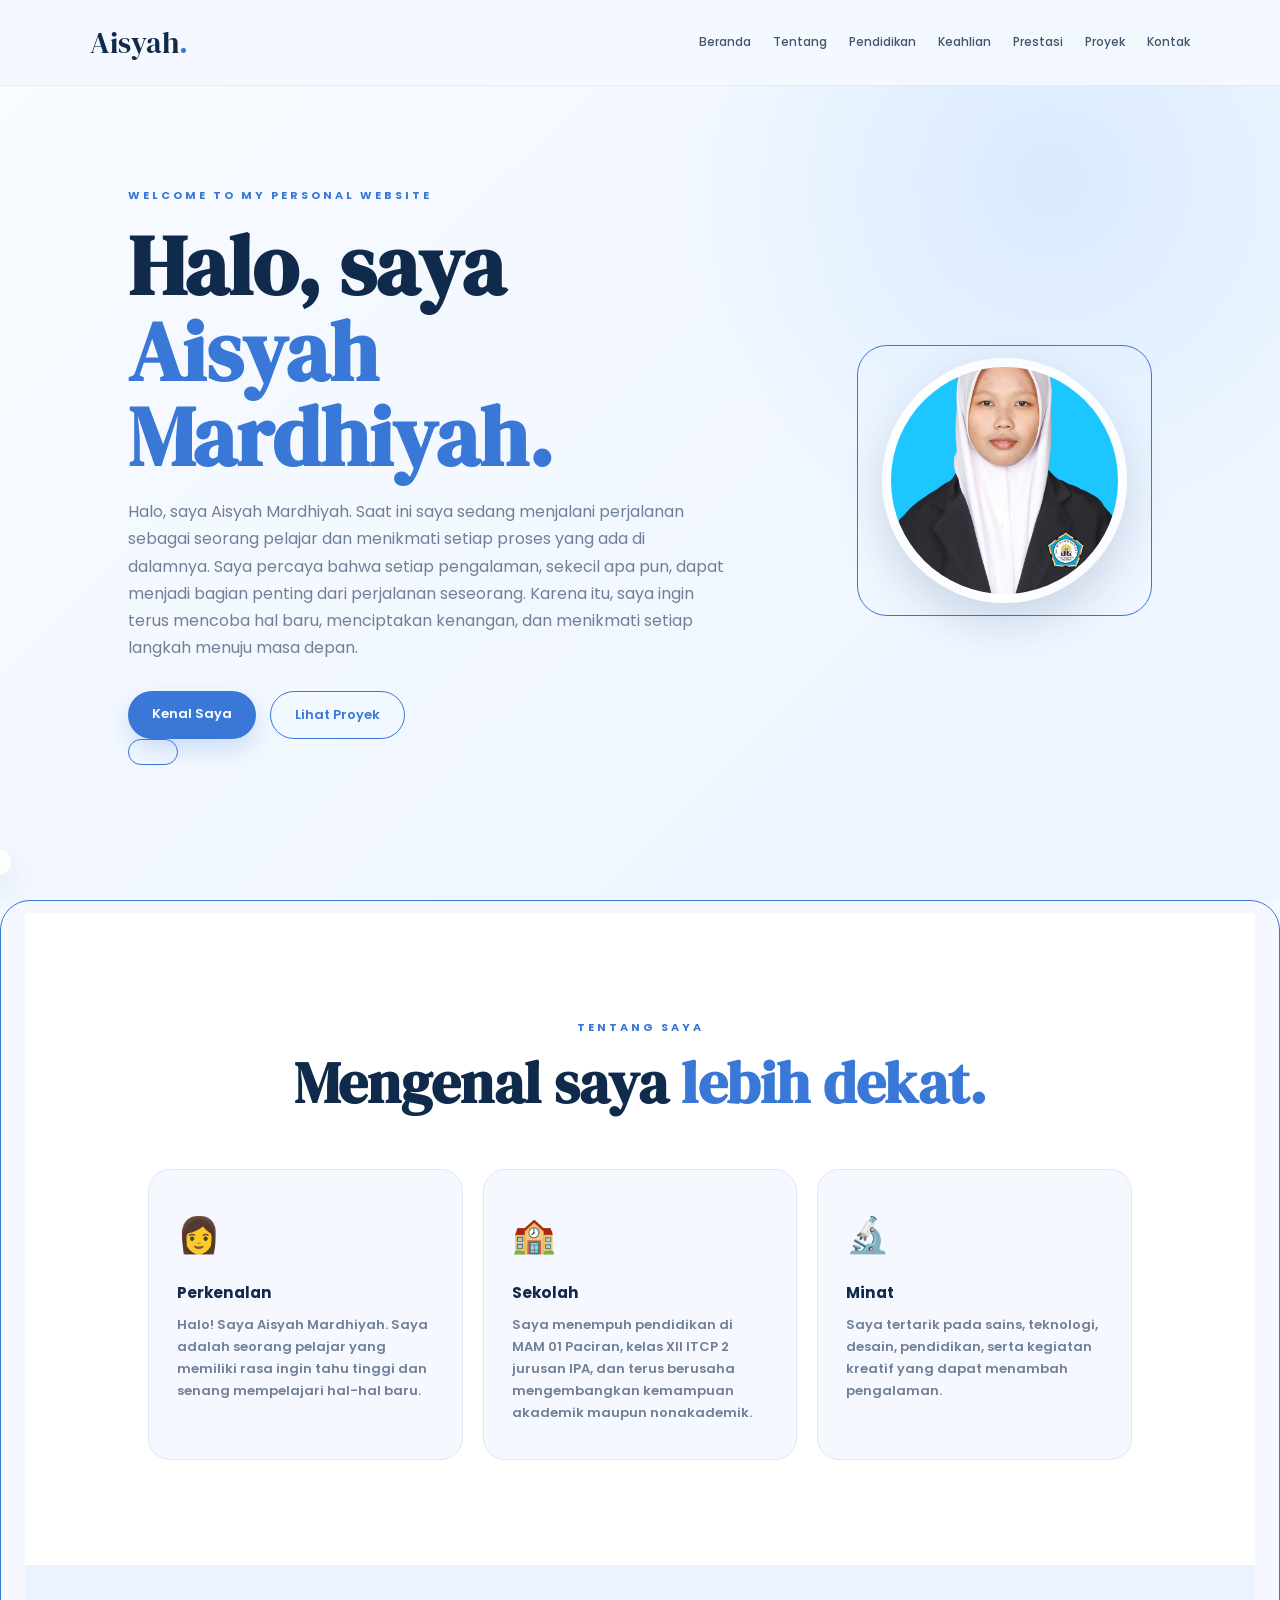
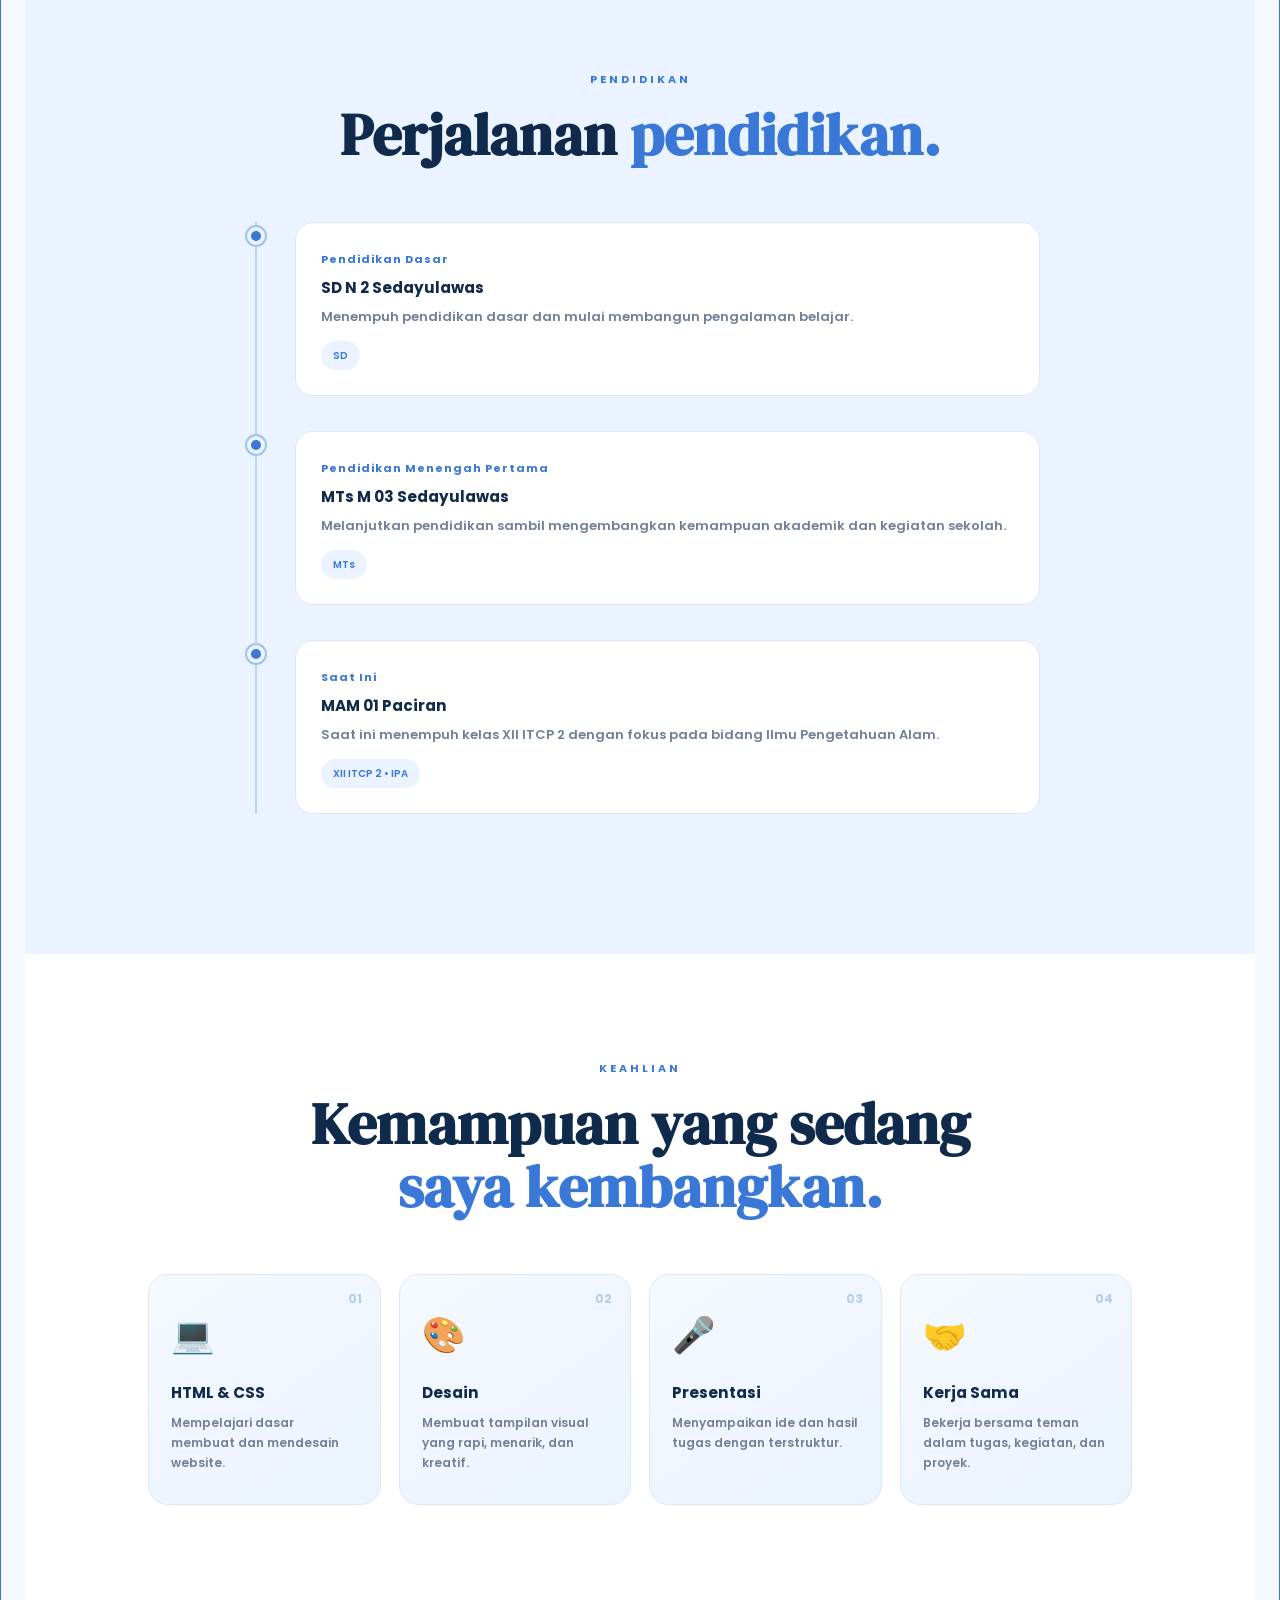
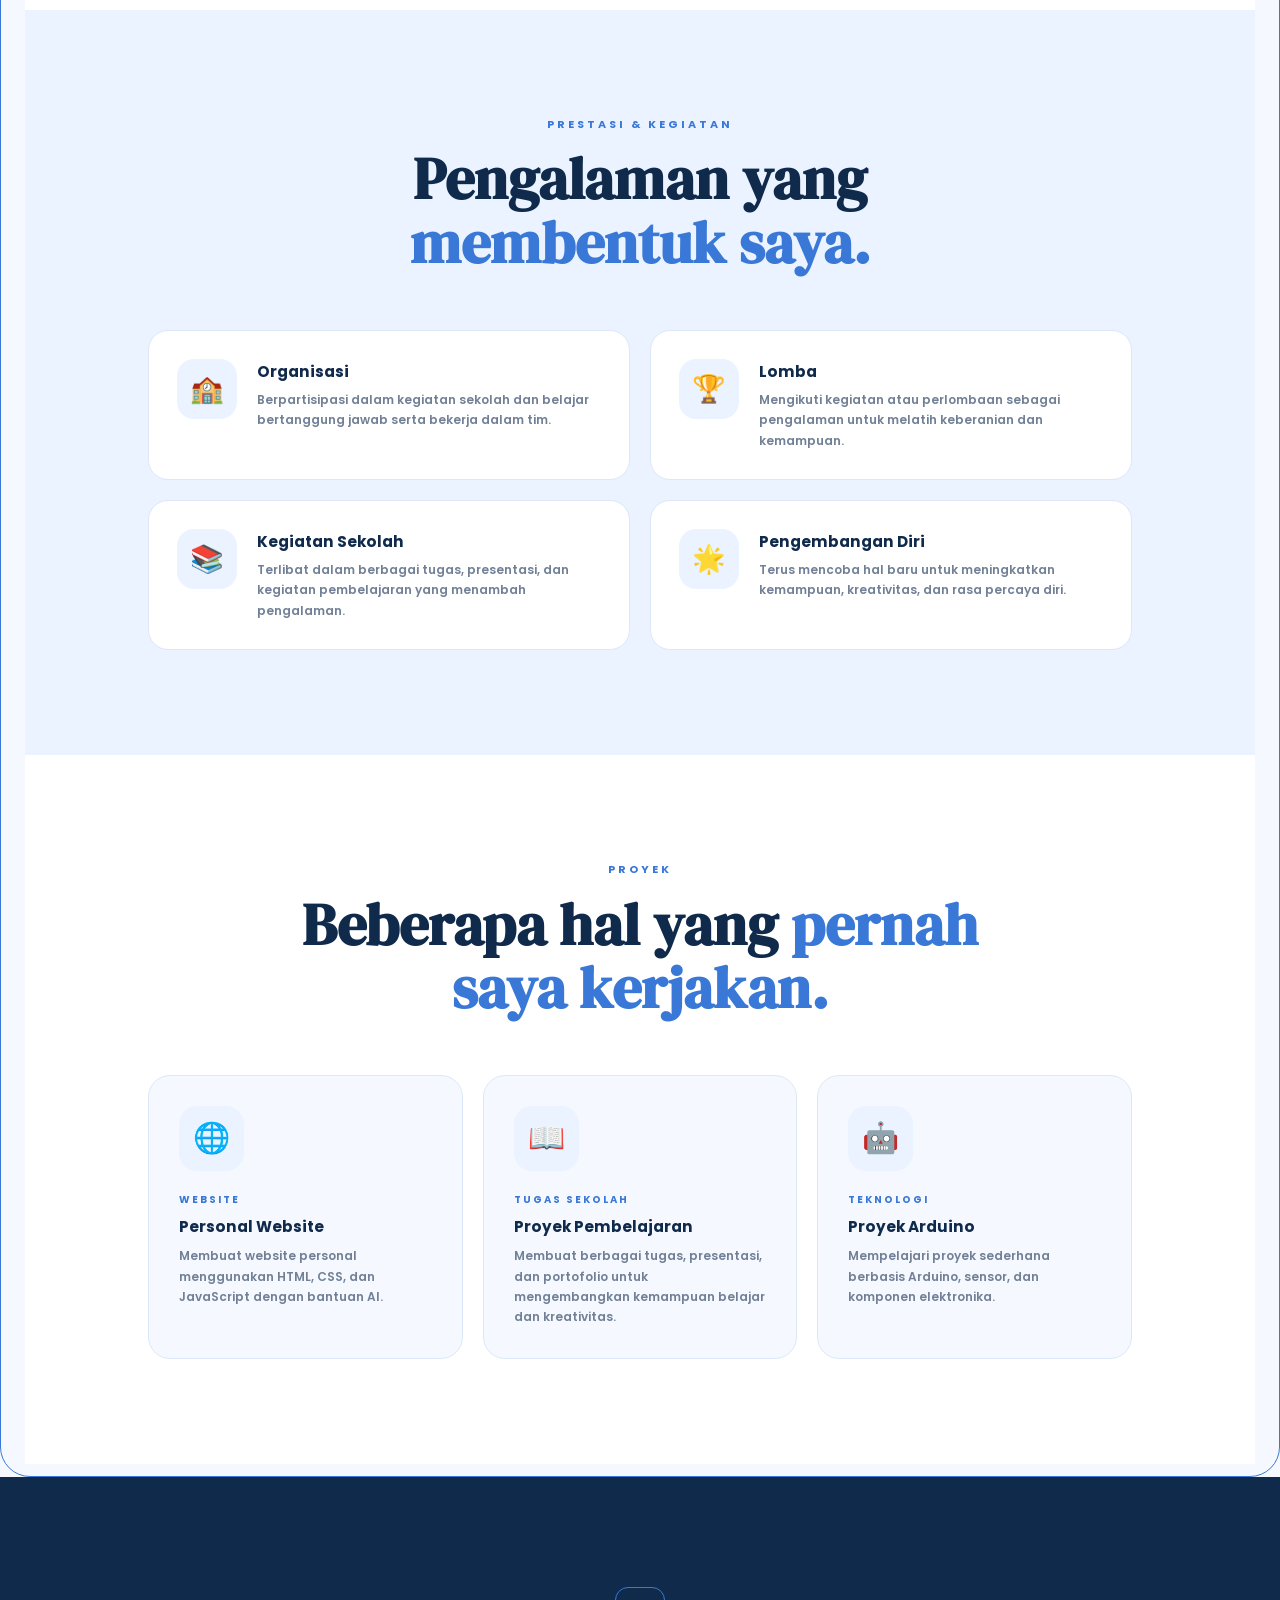
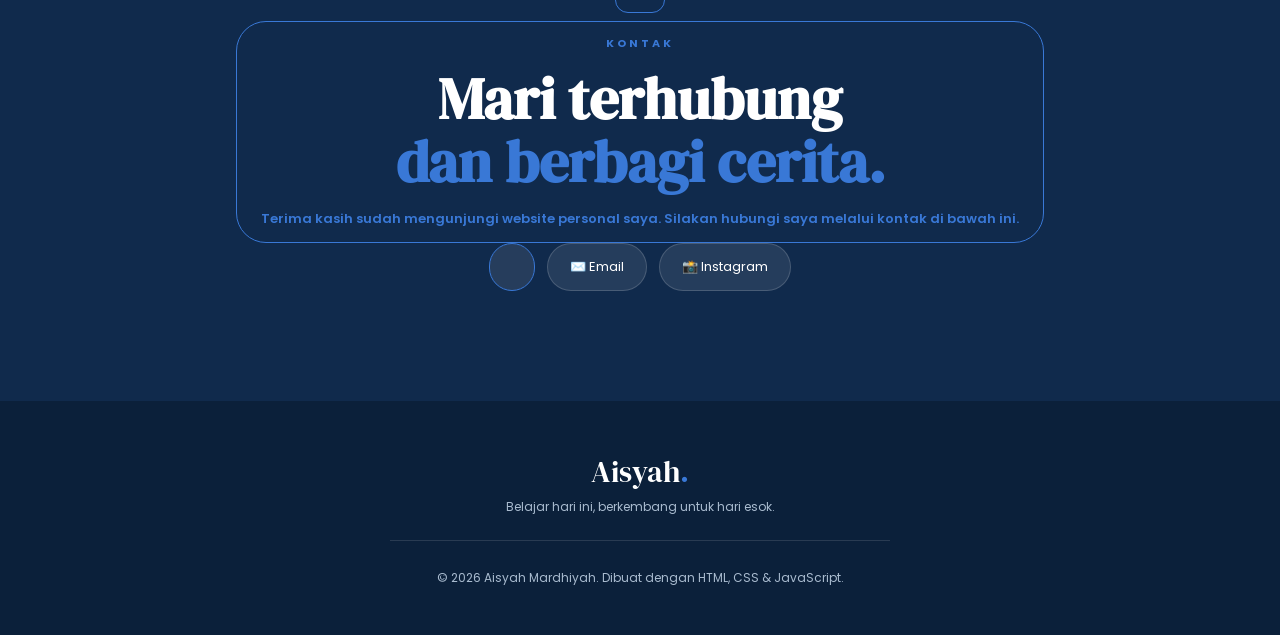
==== commit 5e61a535: "Update index.html" ====
--- a/index.html
+++ b/index.html
@@ -37,9 +37,9 @@
             <p class="eyebrow">WELCOME TO MY PERSONAL WEBSITE</p>
             <h1>Halo, saya<br><span>Aisyah Mardhiyah.</span></h1>
             <p class="hero-description">
-                Halo, saya Aisyah Mardhiyah. Saya seorang pelajar yang sedang menjalani masa sekolah dengan penuh rasa ingin tahu dan semangat untuk memenemukan pengalaman baru, membangun pertencoba berbagai hal baru. 
-                Bagi saya, masa sekolah bukan hanya tentang belajar, tetapi juga tentang mengenal diri sendiri, manan, dan menciptakan kenangan.
-                Saya ingin menikmati setiap proses yang sedang saya jalani dan menjadikannya bagian dari perjalanan menuju masa depan.            </p>
+               Halo, saya Aisyah Mardhiyah. Saat ini saya sedang menjalani perjalanan sebagai seorang pelajar dan menikmati setiap proses yang ada di dalamnya. 
+               Saya percaya bahwa setiap pengalaman, sekecil apa pun, dapat menjadi bagian penting dari perjalanan seseorang. 
+               Karena itu, saya ingin terus mencoba hal baru, menciptakan kenangan, dan menikmati setiap langkah menuju masa depan.          </p>
 
             <div class="hero-buttons">
                 <a href="#about" class="btn primary">Kenal Saya
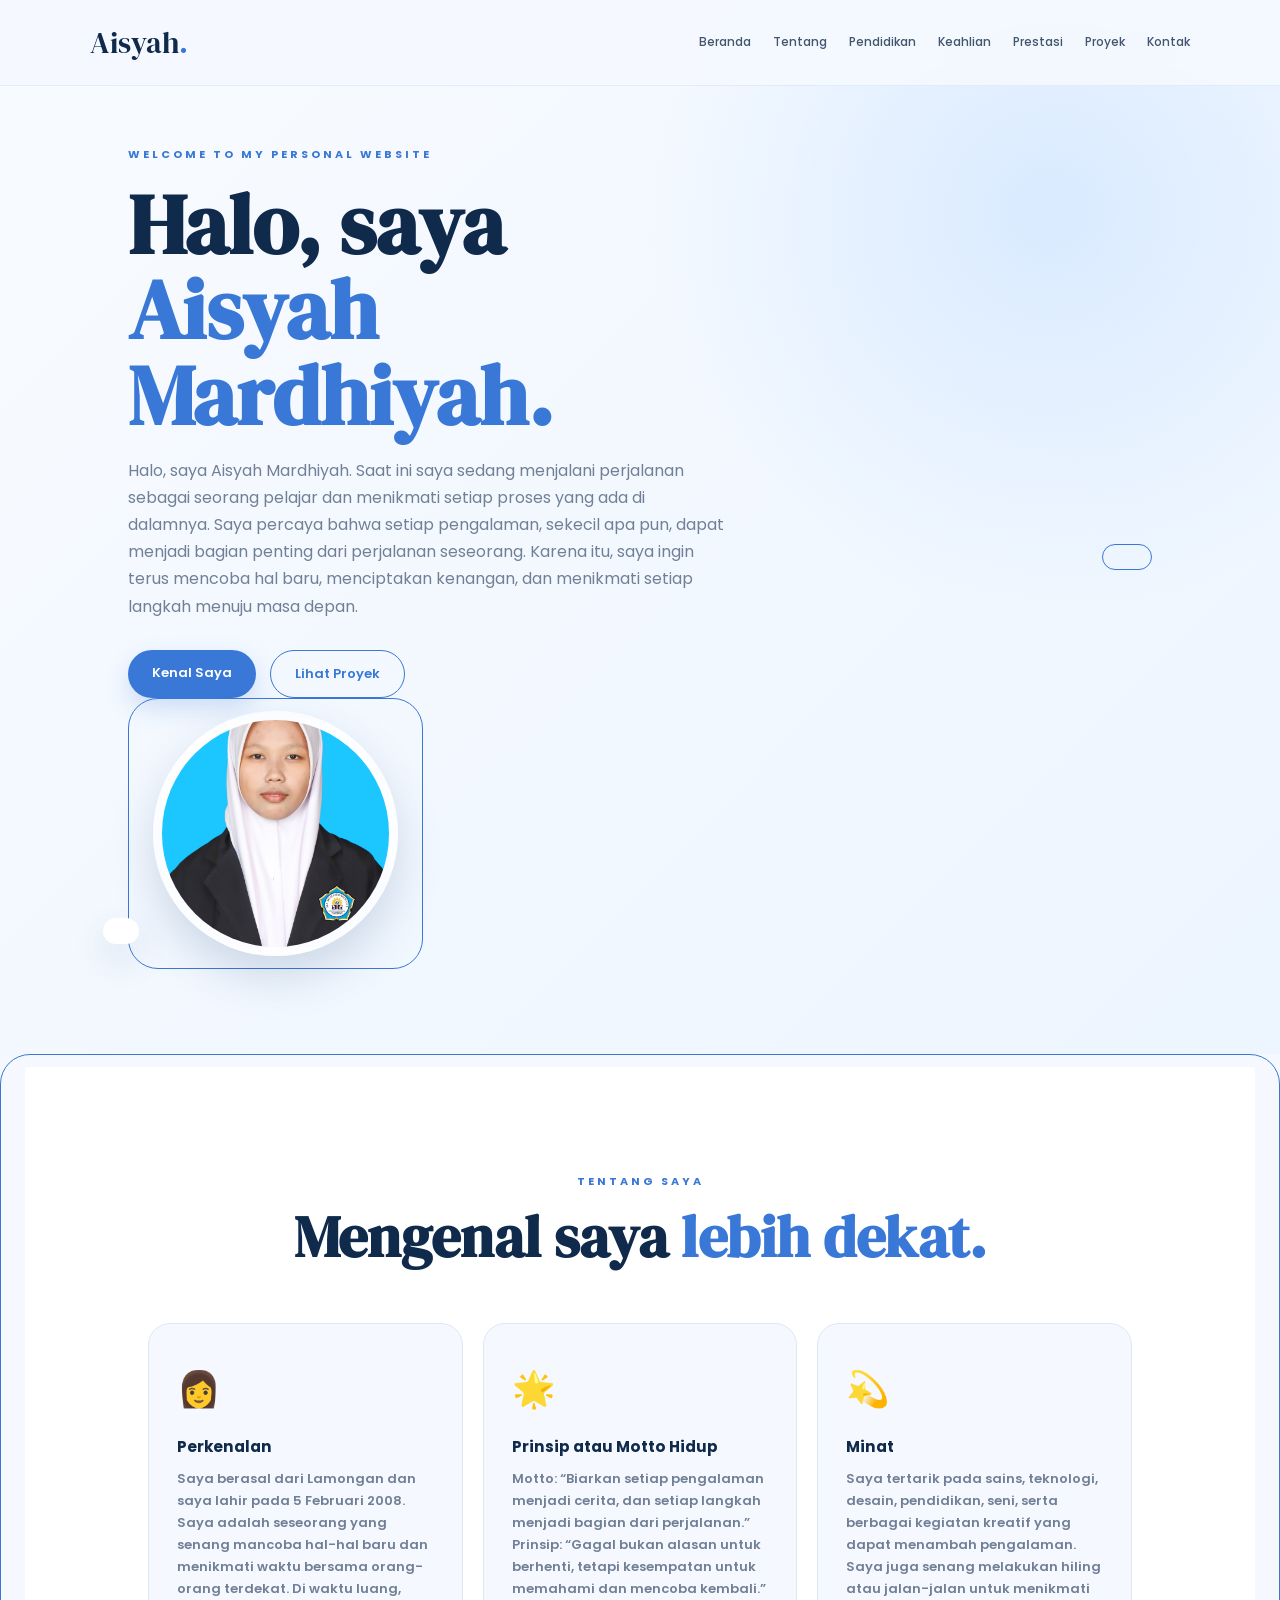
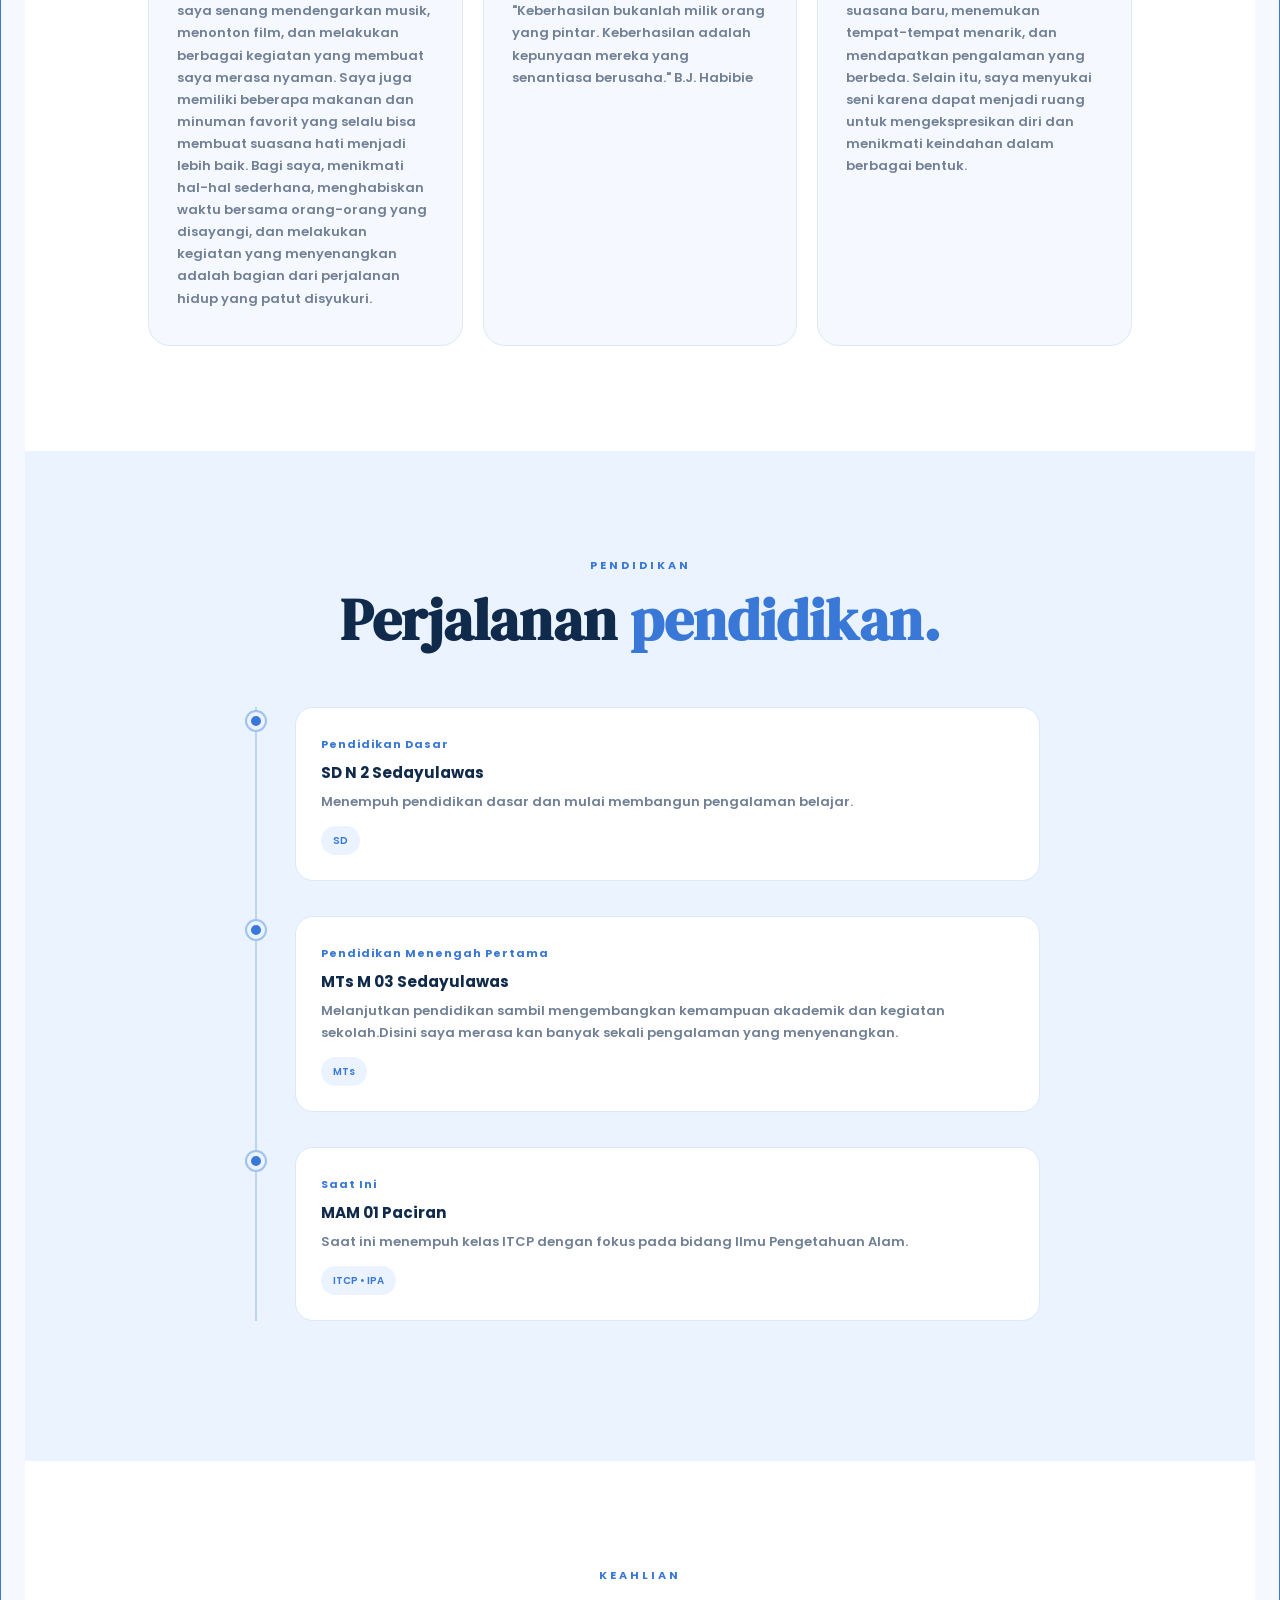
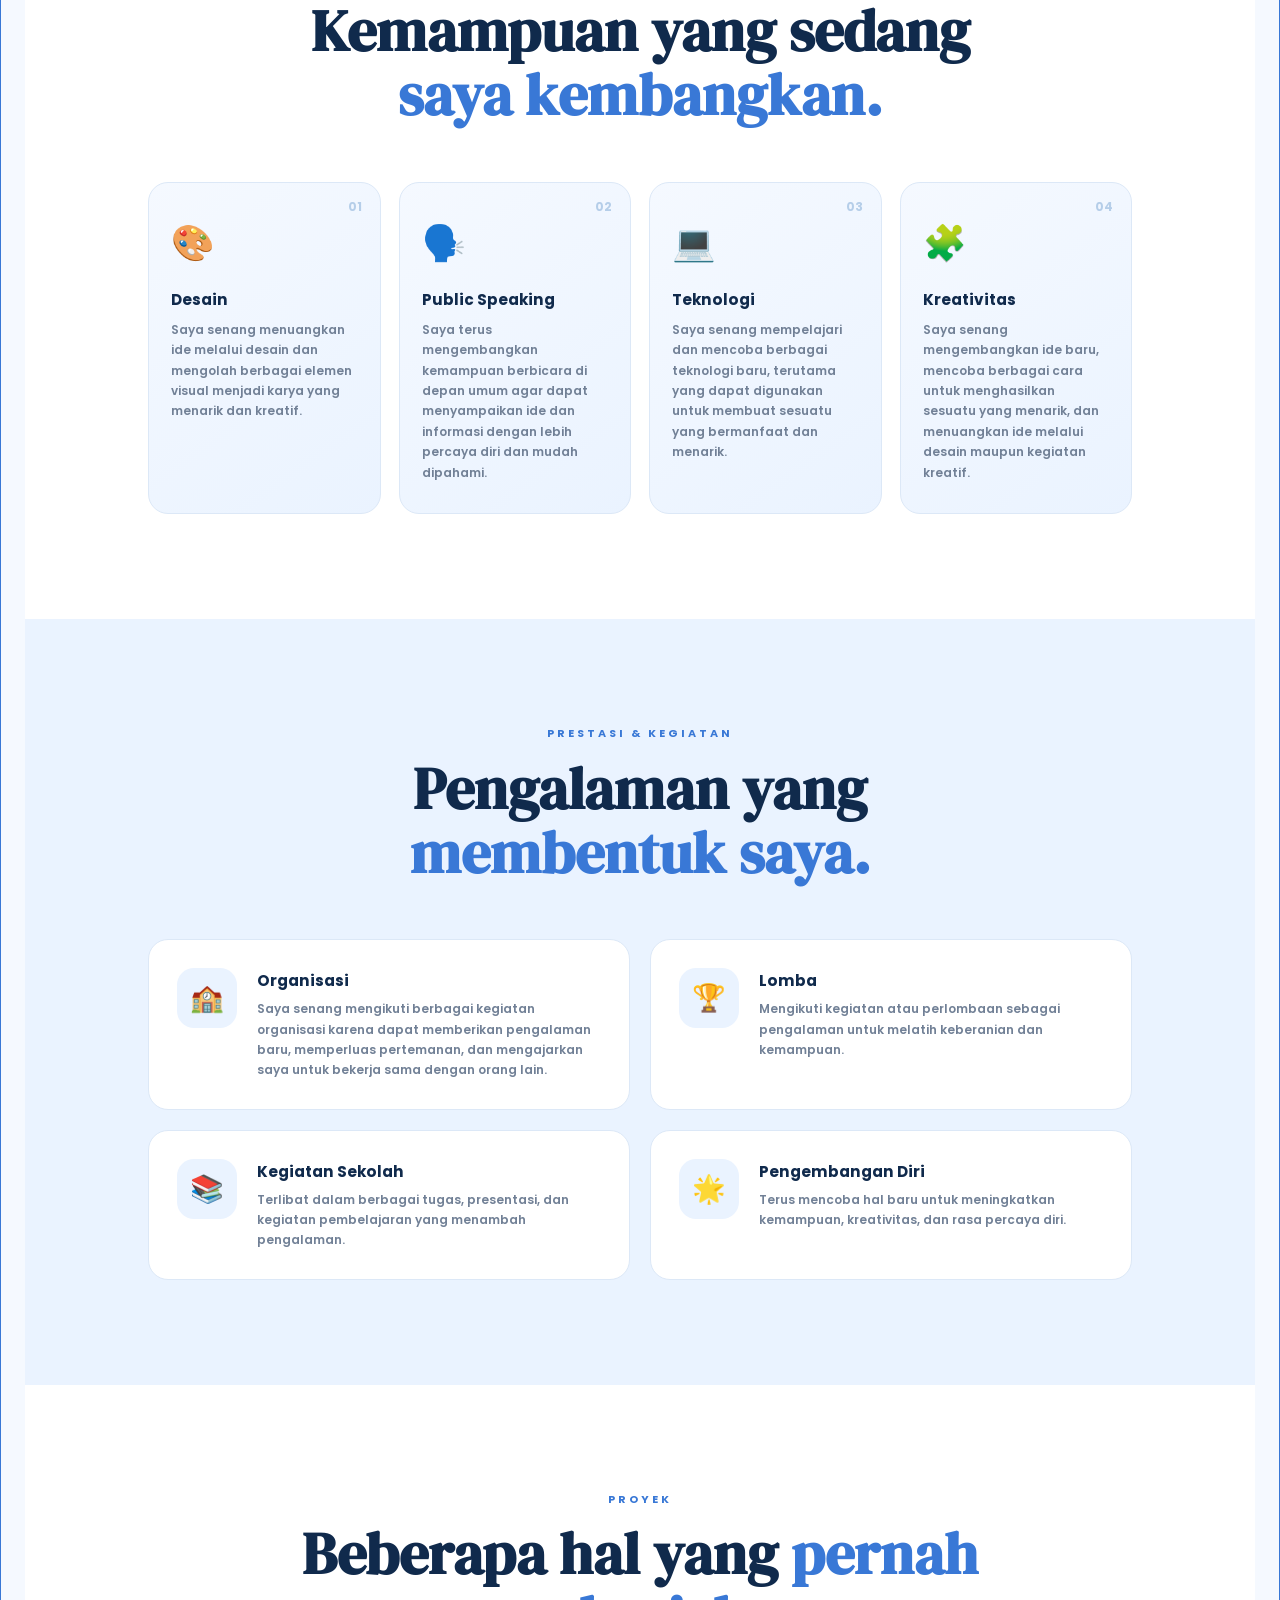
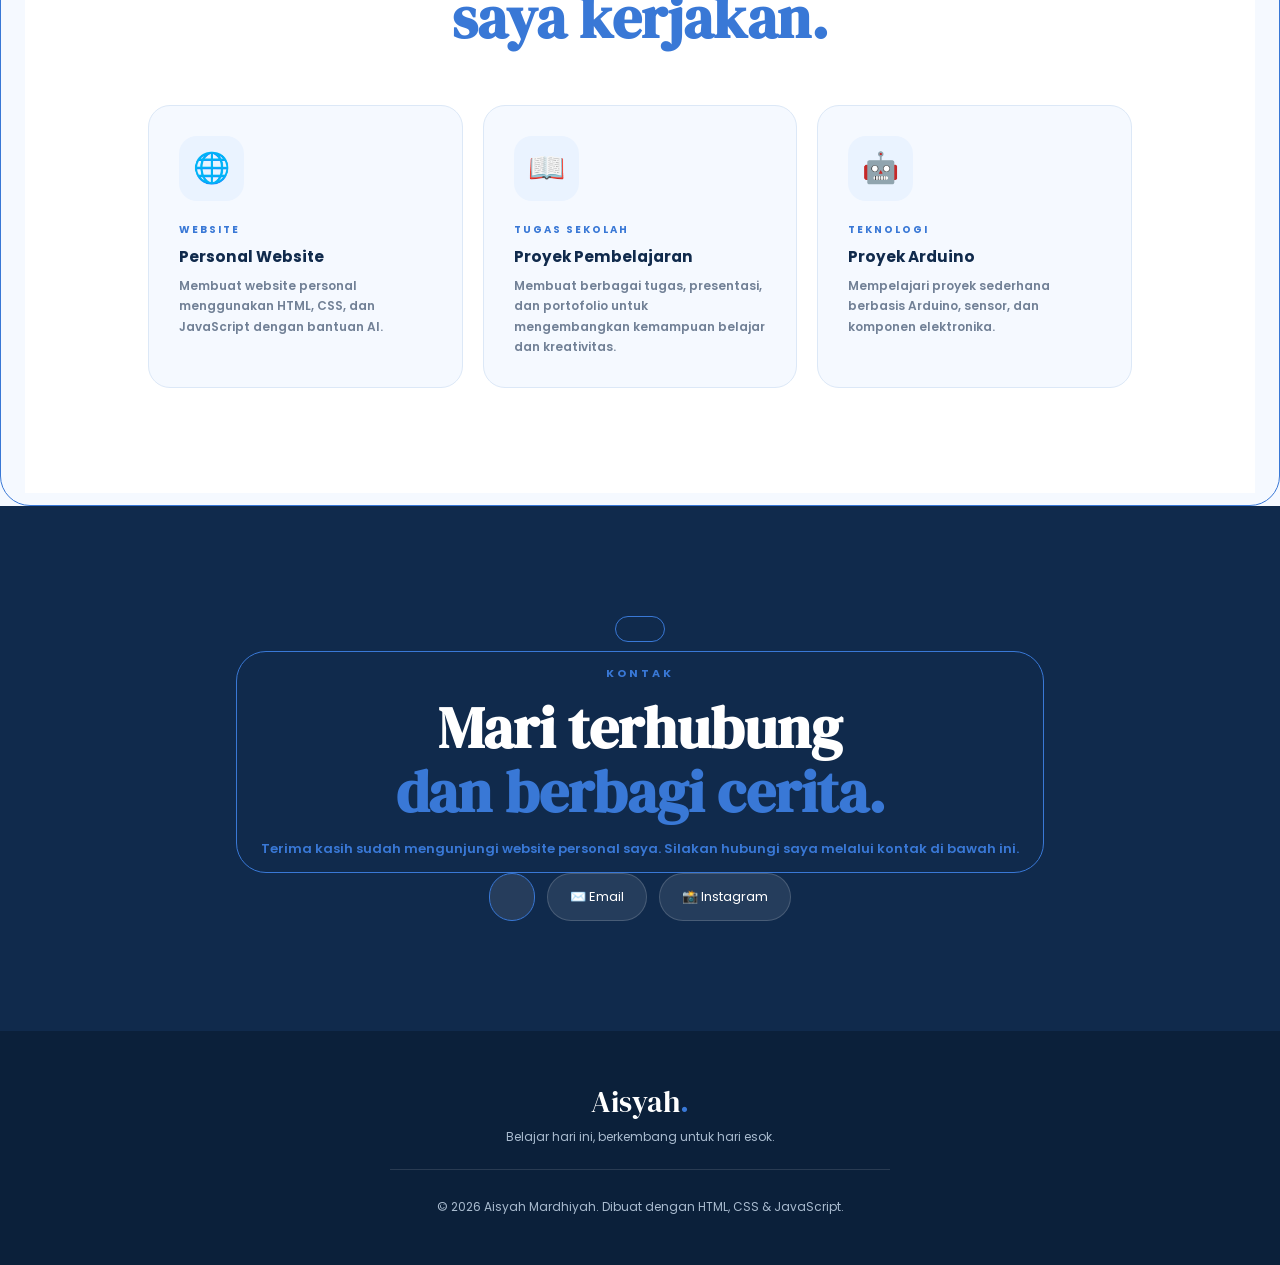
==== commit 0b5d03db: "Update index.html" ====
--- a/index.html
+++ b/index.html
@@ -45,7 +45,7 @@
                 <a href="#about" class="btn primary">Kenal Saya
                 <a href="#projects" class="btn secondary">Lihat Proyek
             </div>
-        </div>
+        
                  
                  
             
@@ -70,28 +70,34 @@
                 <div class="about-icon">👩</div>
                 <h3>Perkenalan</h3>
                 <p>
-                    Halo! Saya Aisyah Mardhiyah. Saya adalah seorang pelajar
-                    yang memiliki rasa ingin tahu tinggi dan senang mempelajari
-                    hal-hal baru.
+                   Saya berasal dari Lamongan dan saya lahir pada 5 Februari 2008. Saya adalah seseorang yang senang mancoba hal-hal baru dan menikmati waktu bersama orang-orang terdekat. 
+                    Di waktu luang, saya senang mendengarkan musik, menonton film, dan melakukan berbagai kegiatan yang membuat saya merasa nyaman. 
+                    Saya juga memiliki beberapa makanan dan minuman favorit yang selalu bisa membuat suasana hati menjadi lebih baik. 
+                    Bagi saya, menikmati hal-hal sederhana, menghabiskan waktu bersama orang-orang yang disayangi, dan melakukan kegiatan yang menyenangkan adalah bagian dari perjalanan hidup yang patut disyukuri.
                 </p>
             </div>
 
             <div class="about-box reveal">
-                <div class="about-icon">🏫</div>
-                <h3>Sekolah</h3>
-                <p>
-                    Saya menempuh pendidikan di MAM 01 Paciran, kelas XII ITCP 2
-                    jurusan IPA, dan terus berusaha mengembangkan kemampuan akademik
-                    maupun nonakademik.
+                <div class="about-icon">🌟</div>
+                <h3>Prinsip atau Motto Hidup</h3>
+                <p>
+                    Motto:
+                    “Biarkan setiap pengalaman menjadi cerita, dan setiap langkah menjadi bagian dari perjalanan.”
+                    Prinsip:
+                    “Gagal bukan alasan untuk berhenti, tetapi kesempatan untuk memahami dan mencoba kembali.”
+                    
+                    "Keberhasilan bukanlah milik orang yang pintar. Keberhasilan adalah kepunyaan mereka yang senantiasa berusaha."
+                    B.J. Habibie
                 </p>
             </div>
 
             <div class="about-box reveal">
-                <div class="about-icon">🔬</div>
+                <div class="about-icon">💫</div>
                 <h3>Minat</h3>
                 <p>
-                    Saya tertarik pada sains, teknologi, desain, pendidikan,
-                    serta kegiatan kreatif yang dapat menambah pengalaman.
+                    Saya tertarik pada sains, teknologi, desain, pendidikan, seni, serta berbagai kegiatan kreatif yang dapat menambah pengalaman. 
+                    Saya juga senang melakukan hiling atau jalan-jalan untuk menikmati suasana baru, menemukan tempat-tempat menarik, dan mendapatkan pengalaman yang berbeda. 
+                    Selain itu, saya menyukai seni karena dapat menjadi ruang untuk mengekspresikan diri dan menikmati keindahan dalam berbagai bentuk.
                 </p>
             </div>
         </div>
@@ -120,7 +126,7 @@
                 <div class="timeline-content">
                     <span class="timeline-year">Pendidikan Menengah Pertama</span>
                     <h3>MTs M 03 Sedayulawas</h3>
-                    <p>Melanjutkan pendidikan sambil mengembangkan kemampuan akademik dan kegiatan sekolah.</p>
+                    <p>Melanjutkan pendidikan sambil mengembangkan kemampuan akademik dan kegiatan sekolah.Disini saya merasa kan banyak sekali pengalaman yang menyenangkan.</p>
                     <div class="info-pill">MTs</div>
                 </div>
             </div>
@@ -130,8 +136,8 @@
                 <div class="timeline-content">
                     <span class="timeline-year">Saat Ini</span>
                     <h3>MAM 01 Paciran</h3>
-                    <p>Saat ini menempuh kelas XII ITCP 2 dengan fokus pada bidang Ilmu Pengetahuan Alam.</p>
-                    <div class="info-pill">XII ITCP 2 • IPA</div>
+                    <p>Saat ini menempuh kelas ITCP dengan fokus pada bidang Ilmu Pengetahuan Alam.</p>
+                    <div class="info-pill">ITCP • IPA</div>
                 </div>
             </div>
         </div>
@@ -147,30 +153,30 @@
         <div class="skills-grid">
             <div class="skill-card reveal">
                 <span class="skill-number">01</span>
-                <div class="skill-icon">💻</div>
-                <h3>HTML & CSS</h3>
-                <p>Mempelajari dasar membuat dan mendesain website.</p>
+                <div class="skill-icon">🎨</div>
+                <h3>Desain</h3>
+                <p>Saya senang menuangkan ide melalui desain dan mengolah berbagai elemen visual menjadi karya yang menarik dan kreatif.</p>
             </div>
 
             <div class="skill-card reveal">
                 <span class="skill-number">02</span>
-                <div class="skill-icon">🎨</div>
-                <h3>Desain</h3>
-                <p>Membuat tampilan visual yang rapi, menarik, dan kreatif.</p>
+                <div class="skill-icon">🗣️</div>
+                <h3>Public Speaking</h3>
+                <p>Saya terus mengembangkan kemampuan berbicara di depan umum agar dapat menyampaikan ide dan informasi dengan lebih percaya diri dan mudah dipahami.</p>
             </div>
 
             <div class="skill-card reveal">
                 <span class="skill-number">03</span>
-                <div class="skill-icon">🎤</div>
-                <h3>Presentasi</h3>
-                <p>Menyampaikan ide dan hasil tugas dengan terstruktur.</p>
+                <div class="skill-icon">💻</div>
+                <h3>Teknologi</h3>
+                <p>Saya senang mempelajari dan mencoba berbagai teknologi baru, terutama yang dapat digunakan untuk membuat sesuatu yang bermanfaat dan menarik.</p>
             </div>
 
             <div class="skill-card reveal">
                 <span class="skill-number">04</span>
-                <div class="skill-icon">🤝</div>
-                <h3>Kerja Sama</h3>
-                <p>Bekerja bersama teman dalam tugas, kegiatan, dan proyek.</p>
+                <div class="skill-icon">🧩</div>
+                <h3>Kreativitas</h3>
+                <p>Saya senang mengembangkan ide baru, mencoba berbagai cara untuk menghasilkan sesuatu yang menarik, dan menuangkan ide melalui desain maupun kegiatan kreatif.</p>
             </div>
         </div>
     </section>
@@ -188,8 +194,7 @@
                 <div>
                     <h3>Organisasi</h3>
                     <p>
-                        Berpartisipasi dalam kegiatan sekolah dan belajar
-                        bertanggung jawab serta bekerja dalam tim.
+                        Saya senang mengikuti berbagai kegiatan organisasi karena dapat memberikan pengalaman baru, memperluas pertemanan, dan mengajarkan saya untuk bekerja sama dengan orang lain.
                     </p>
                 </div>
             </article>
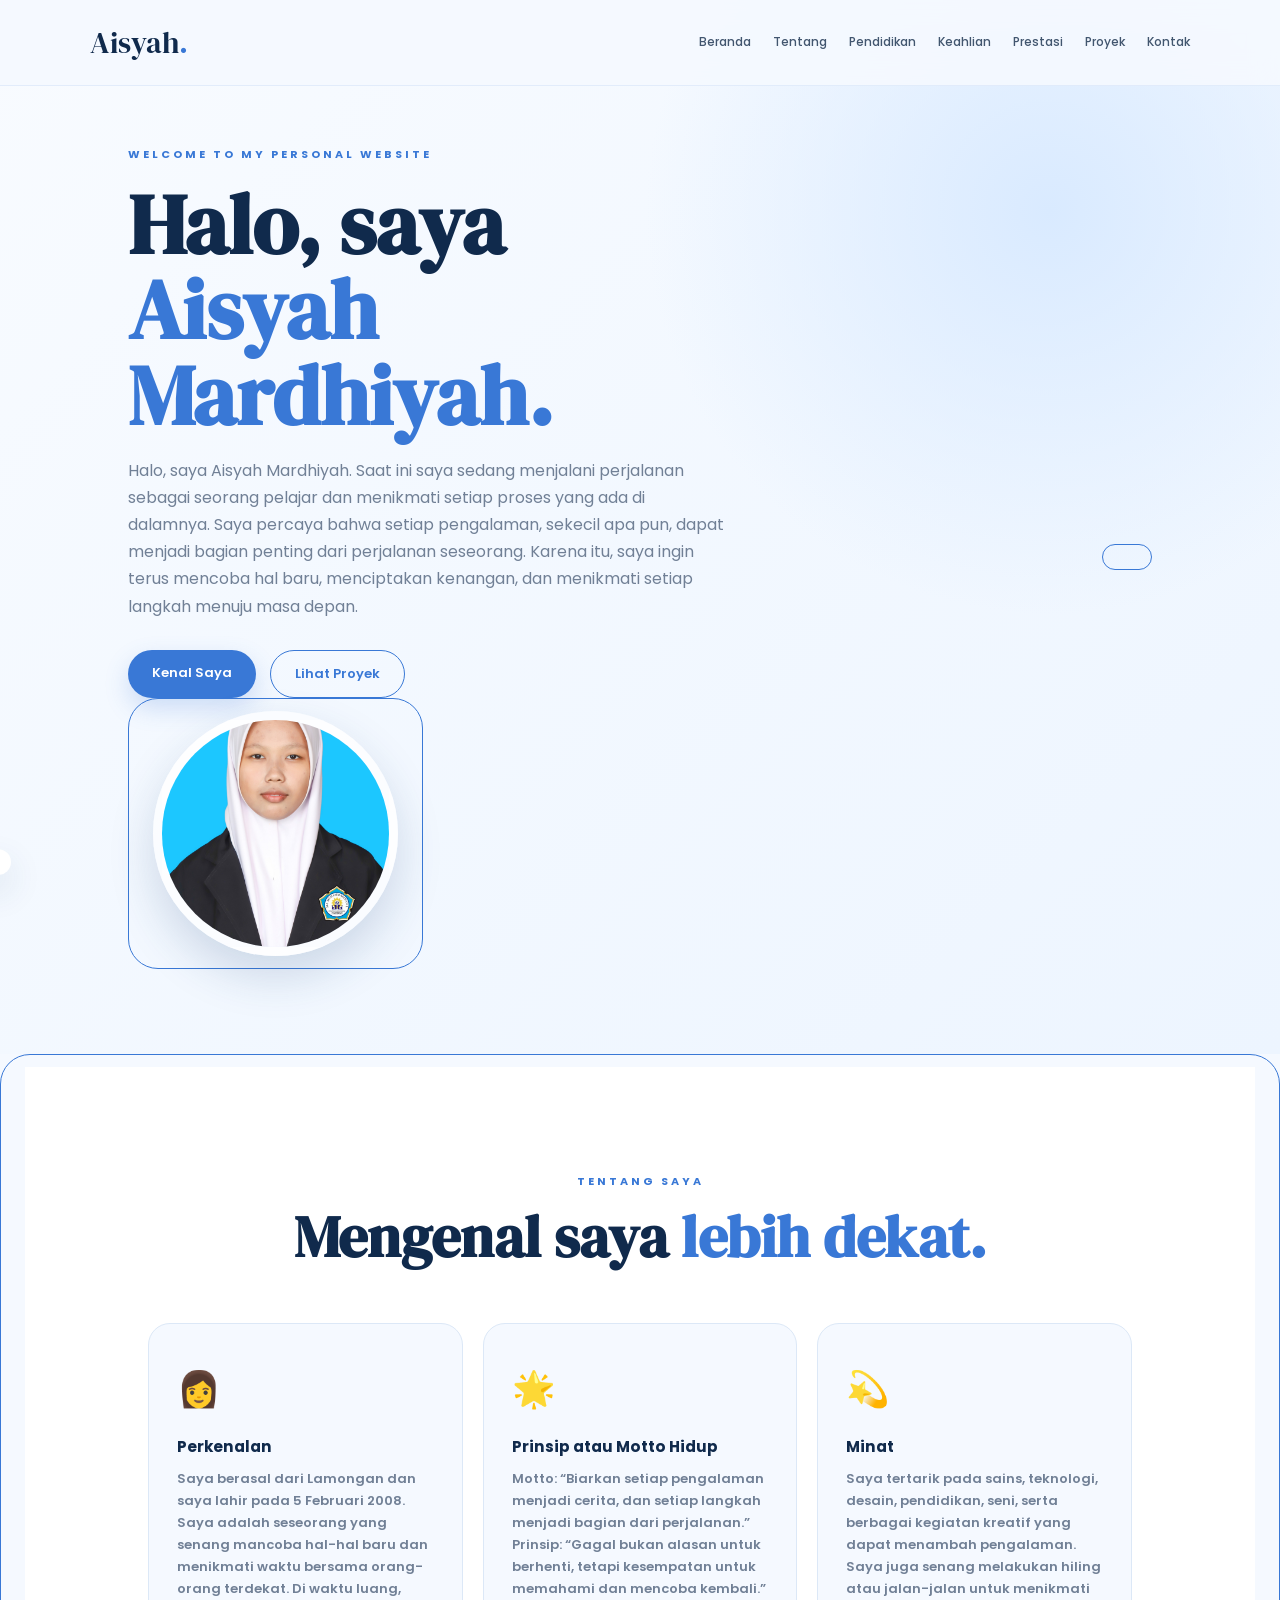
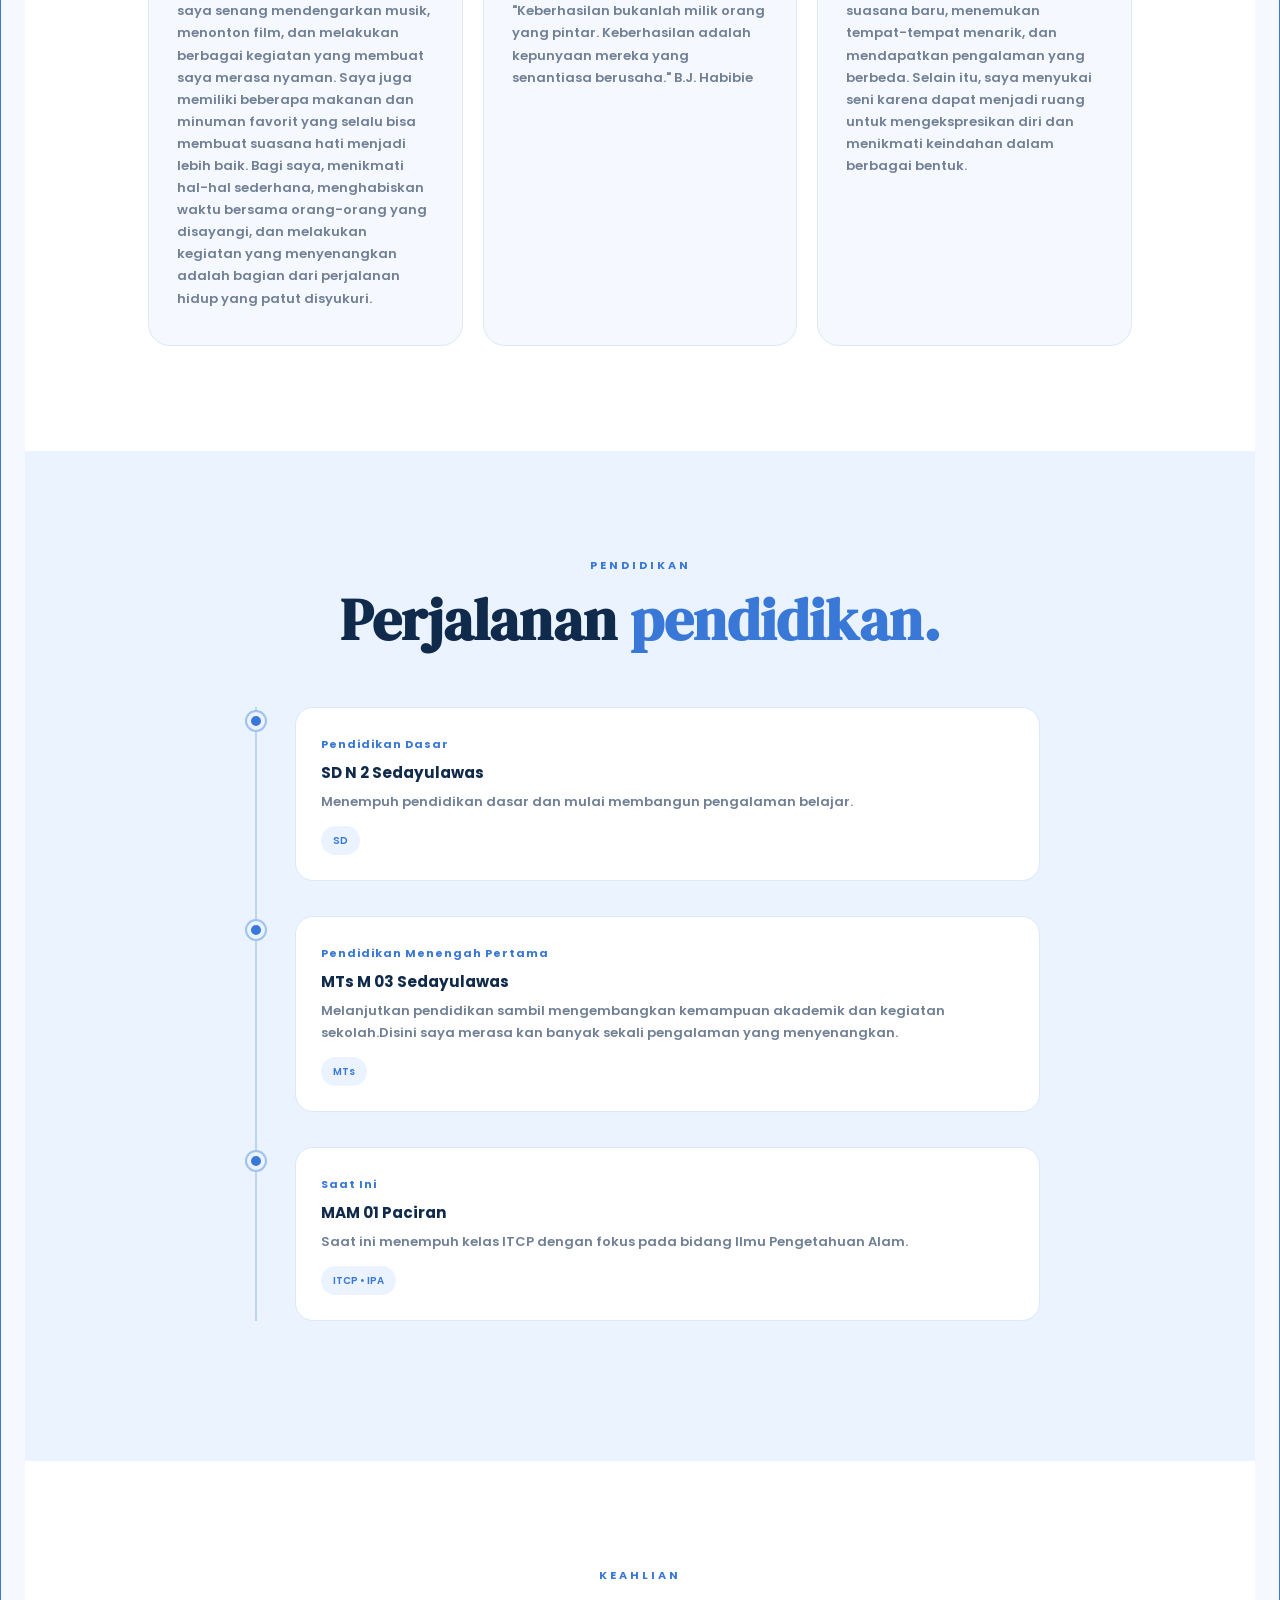
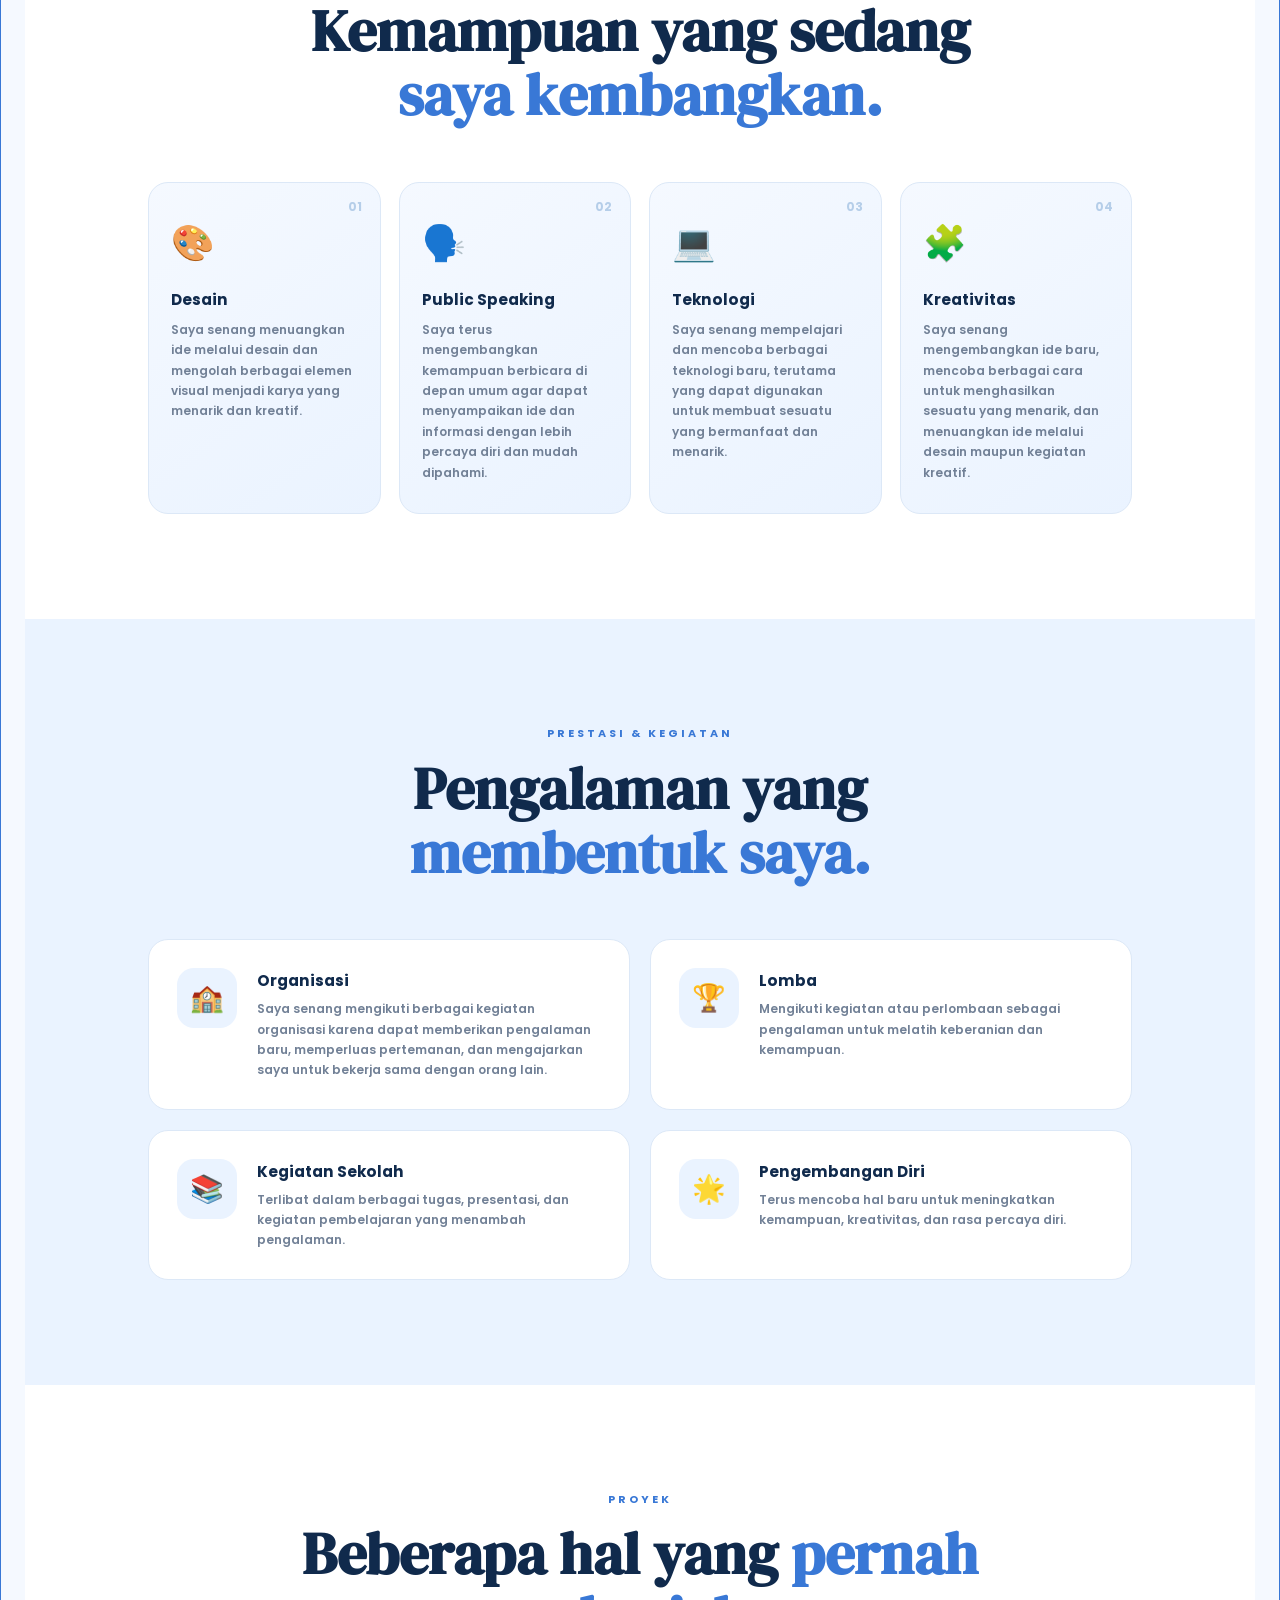
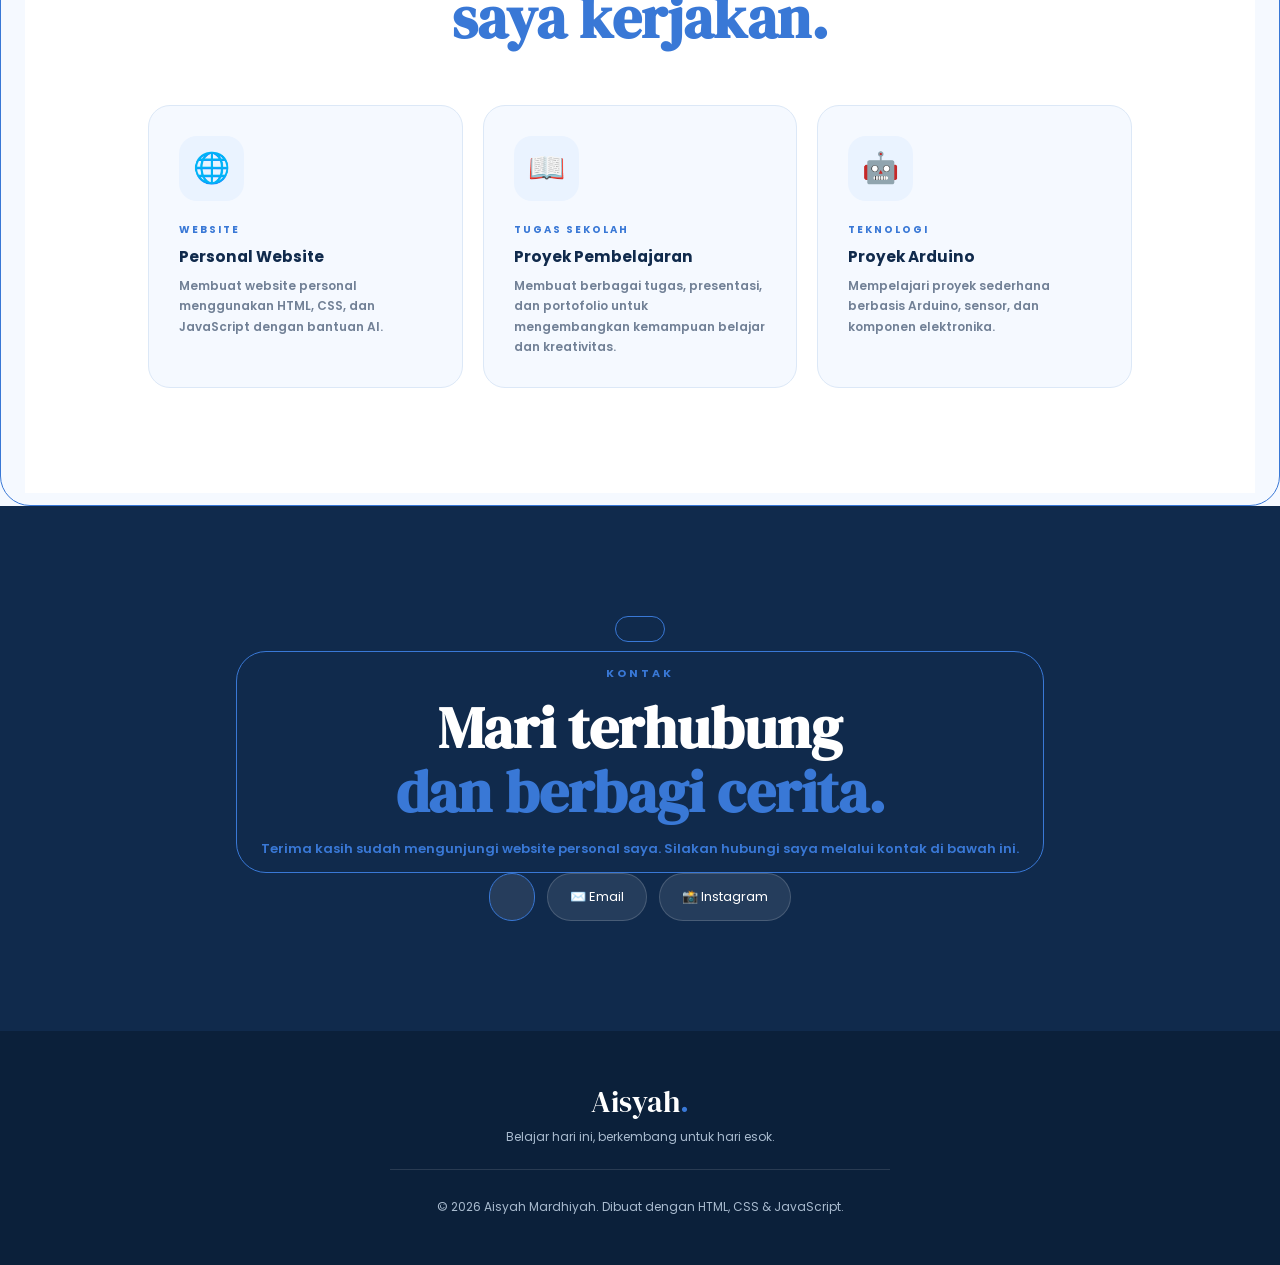
==== commit 122998d6: "Update index.html" ====
--- a/index.html
+++ b/index.html
@@ -52,6 +52,10 @@
 <div class="profile-photo">
     <img src="foto-profil.jpg" alt="Foto profil Aisyah Mardhiyah">
 </div>
+   </div>
+
+                    
+                
                <div class="profile-note">
                
                 </div>
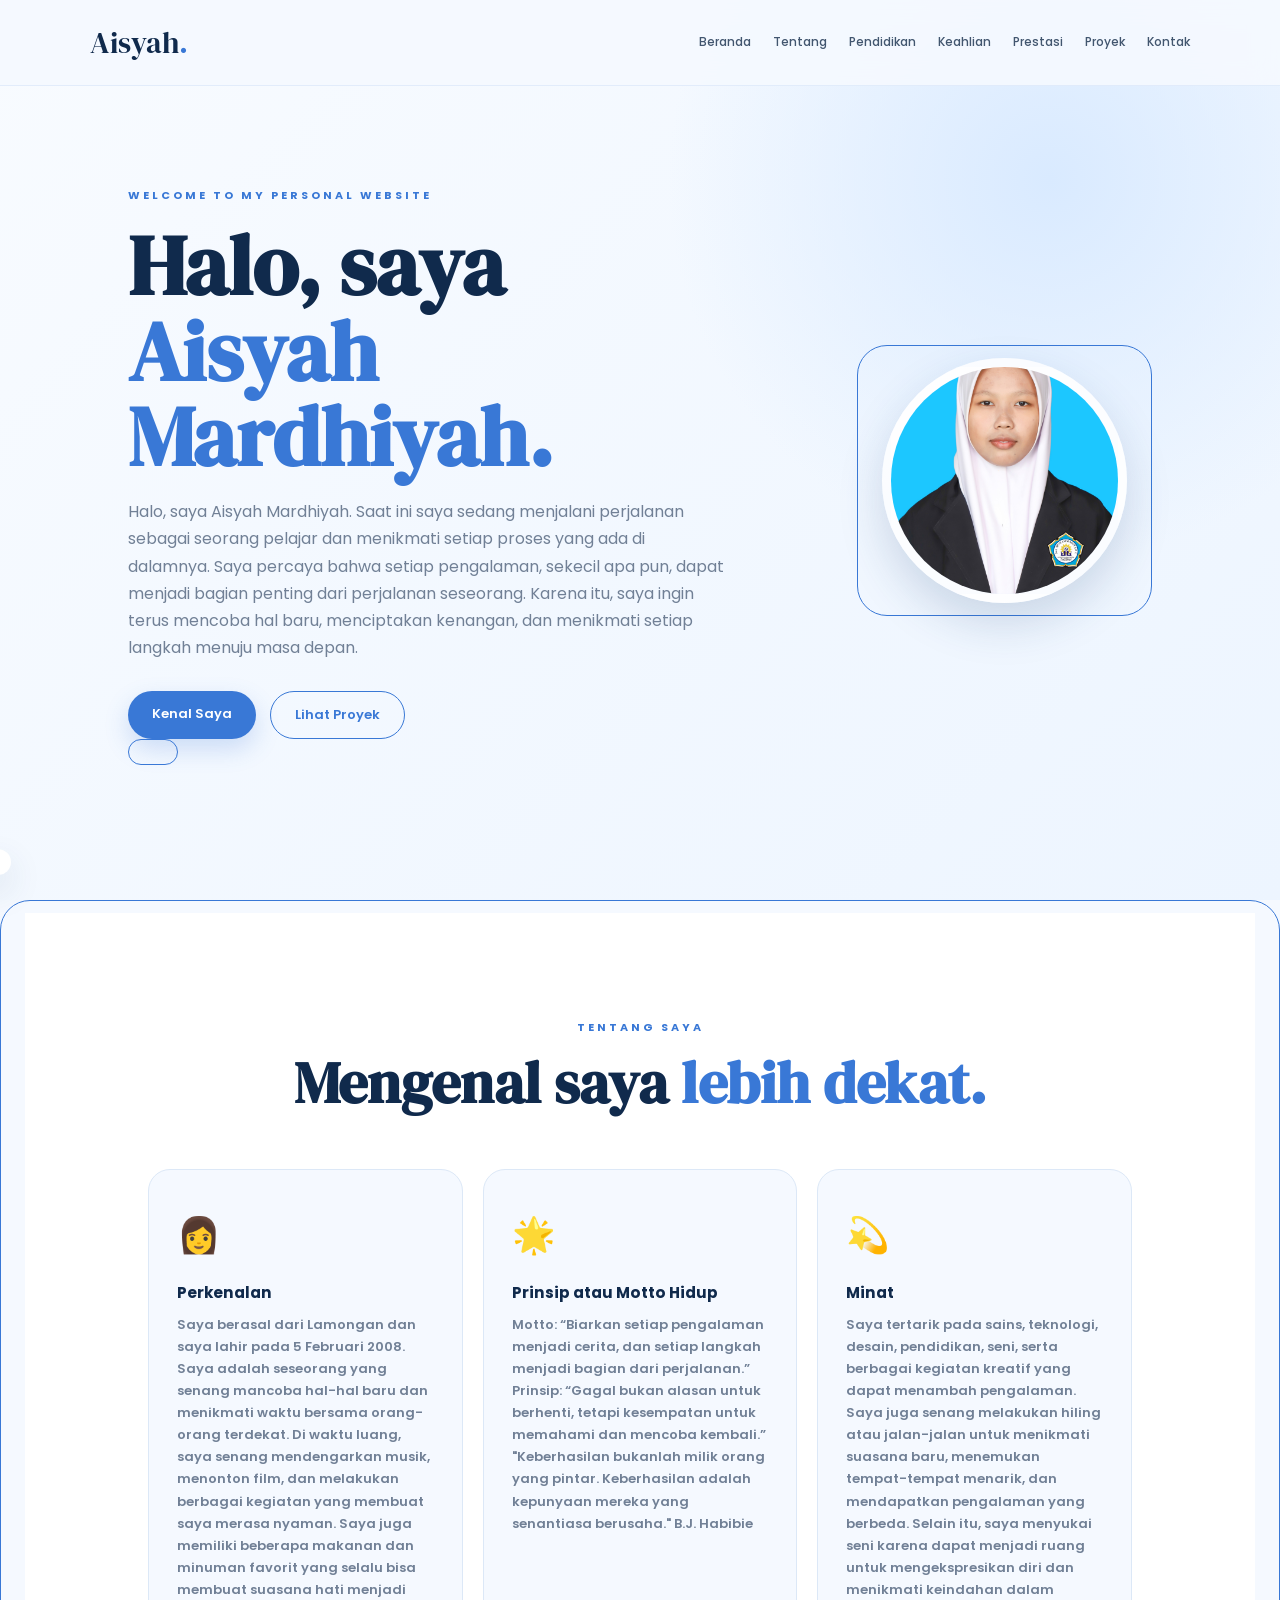
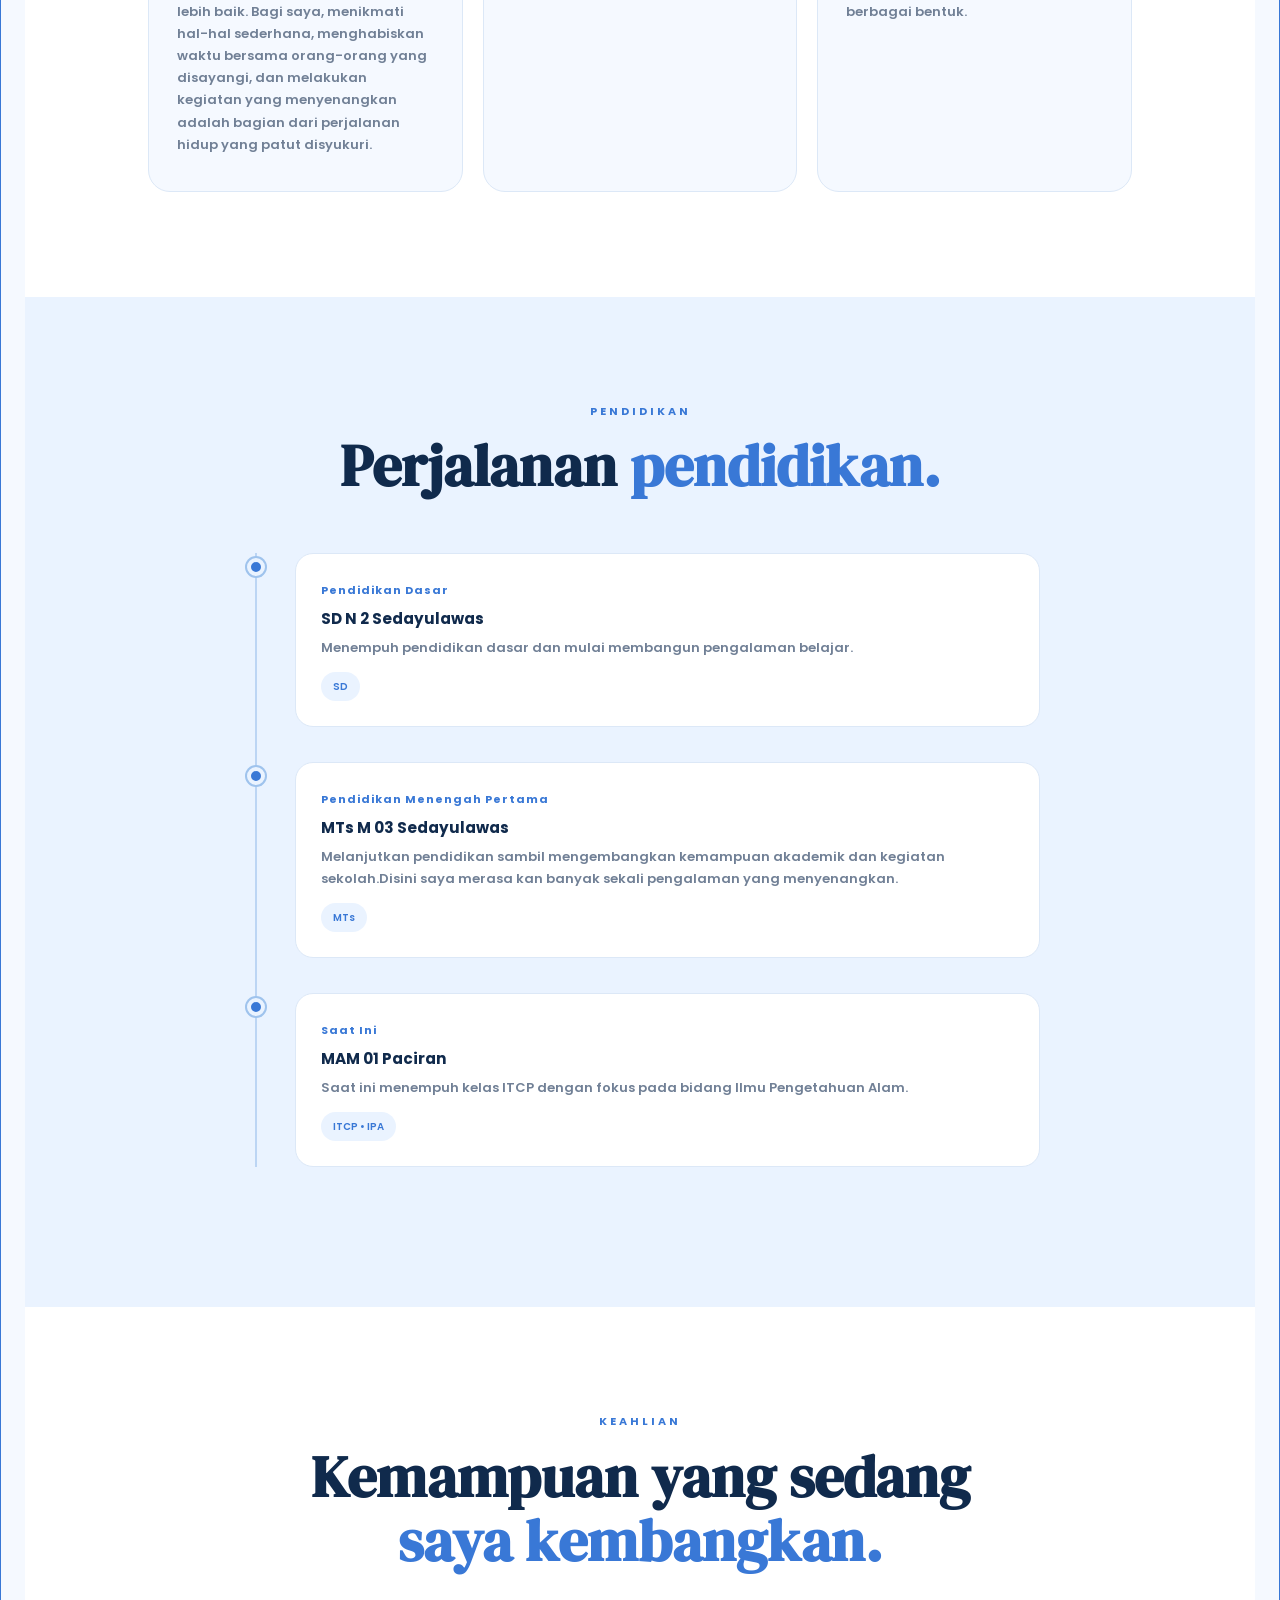
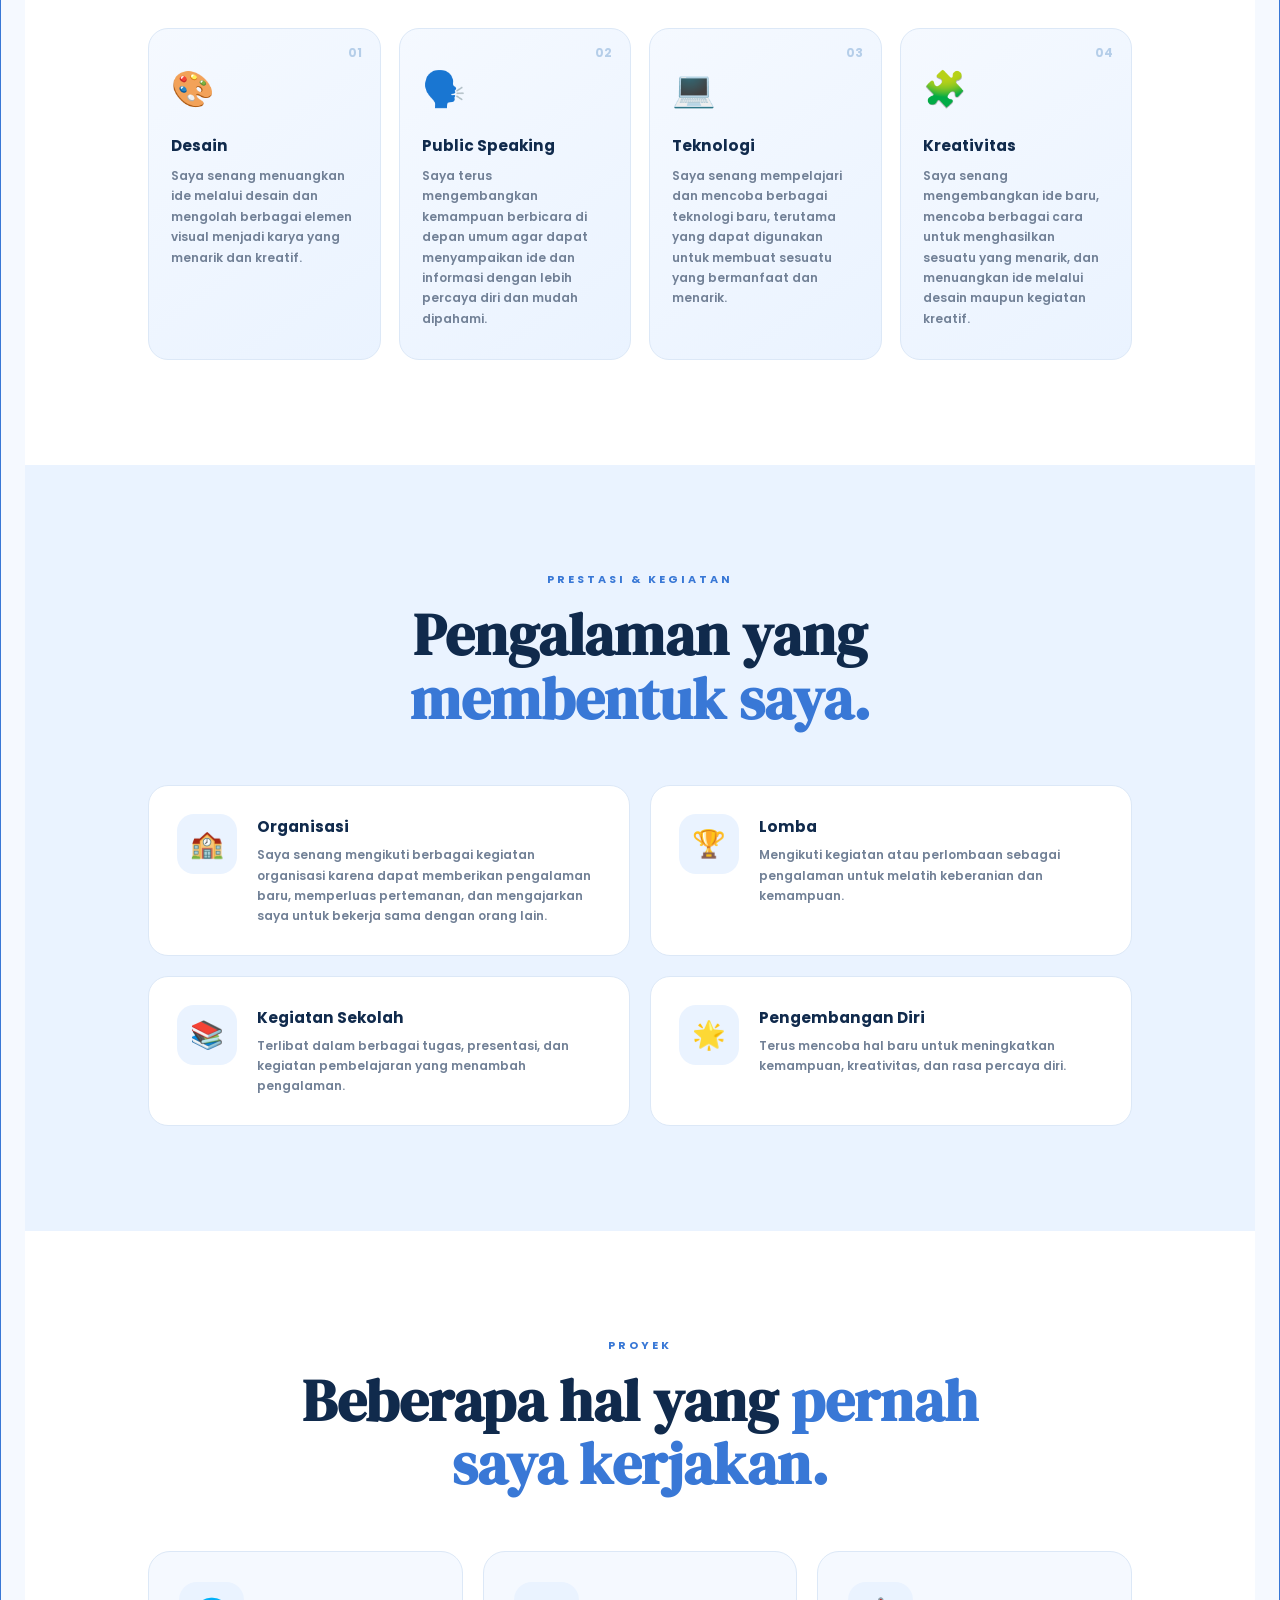
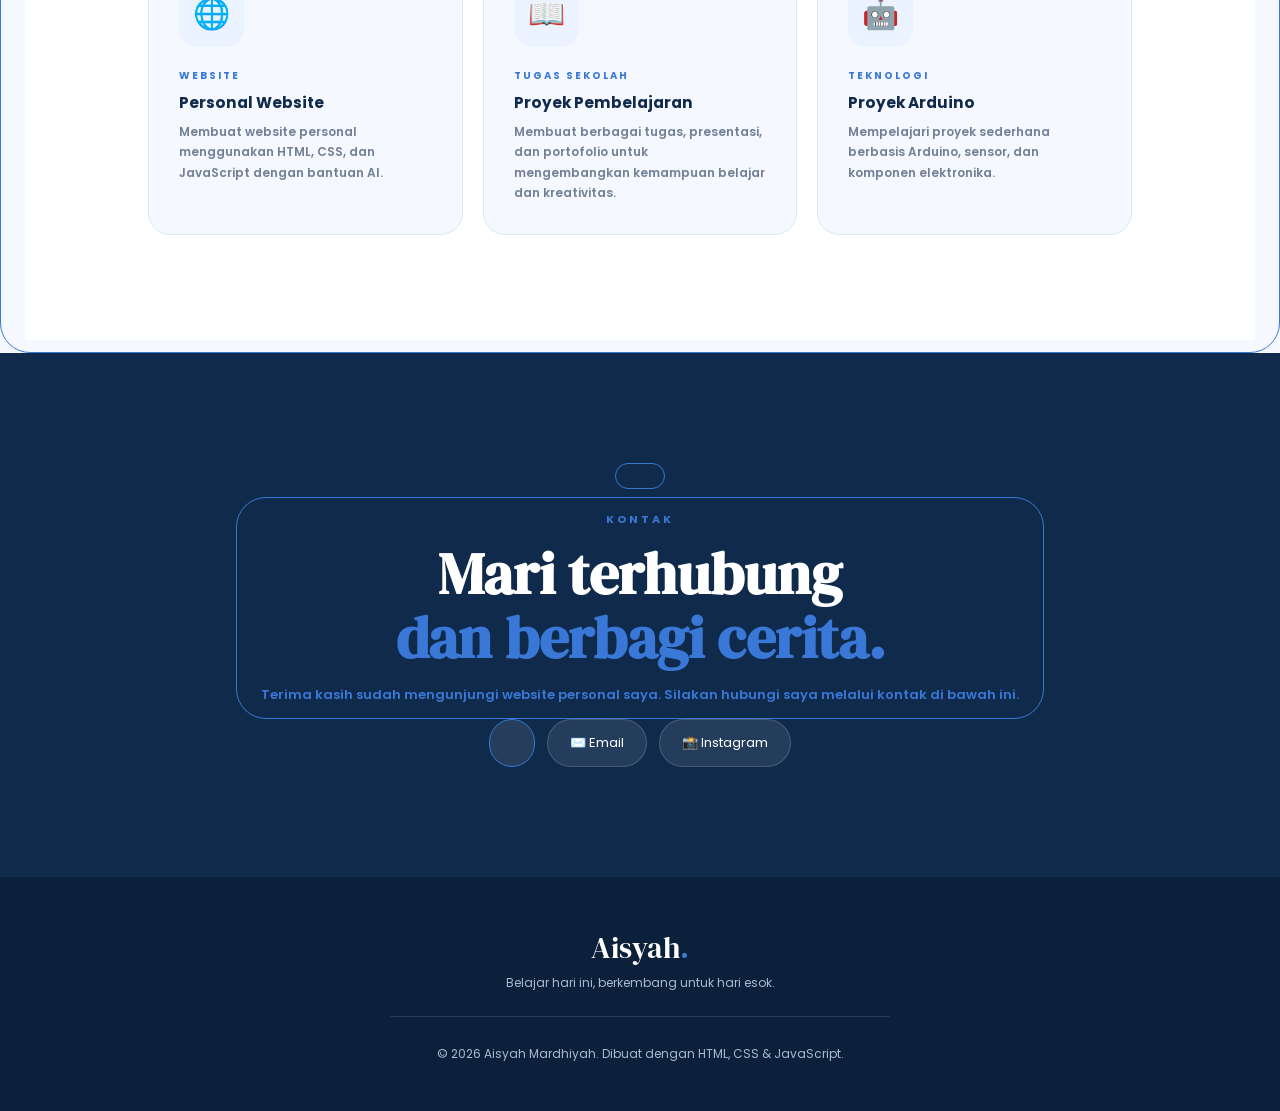
==== commit 334baed3: "Update index.html" ====
--- a/index.html
+++ b/index.html
@@ -45,6 +45,7 @@
                 <a href="#about" class="btn primary">Kenal Saya
                 <a href="#projects" class="btn secondary">Lihat Proyek
             </div>
+      </div>                    
         
                  
                  
